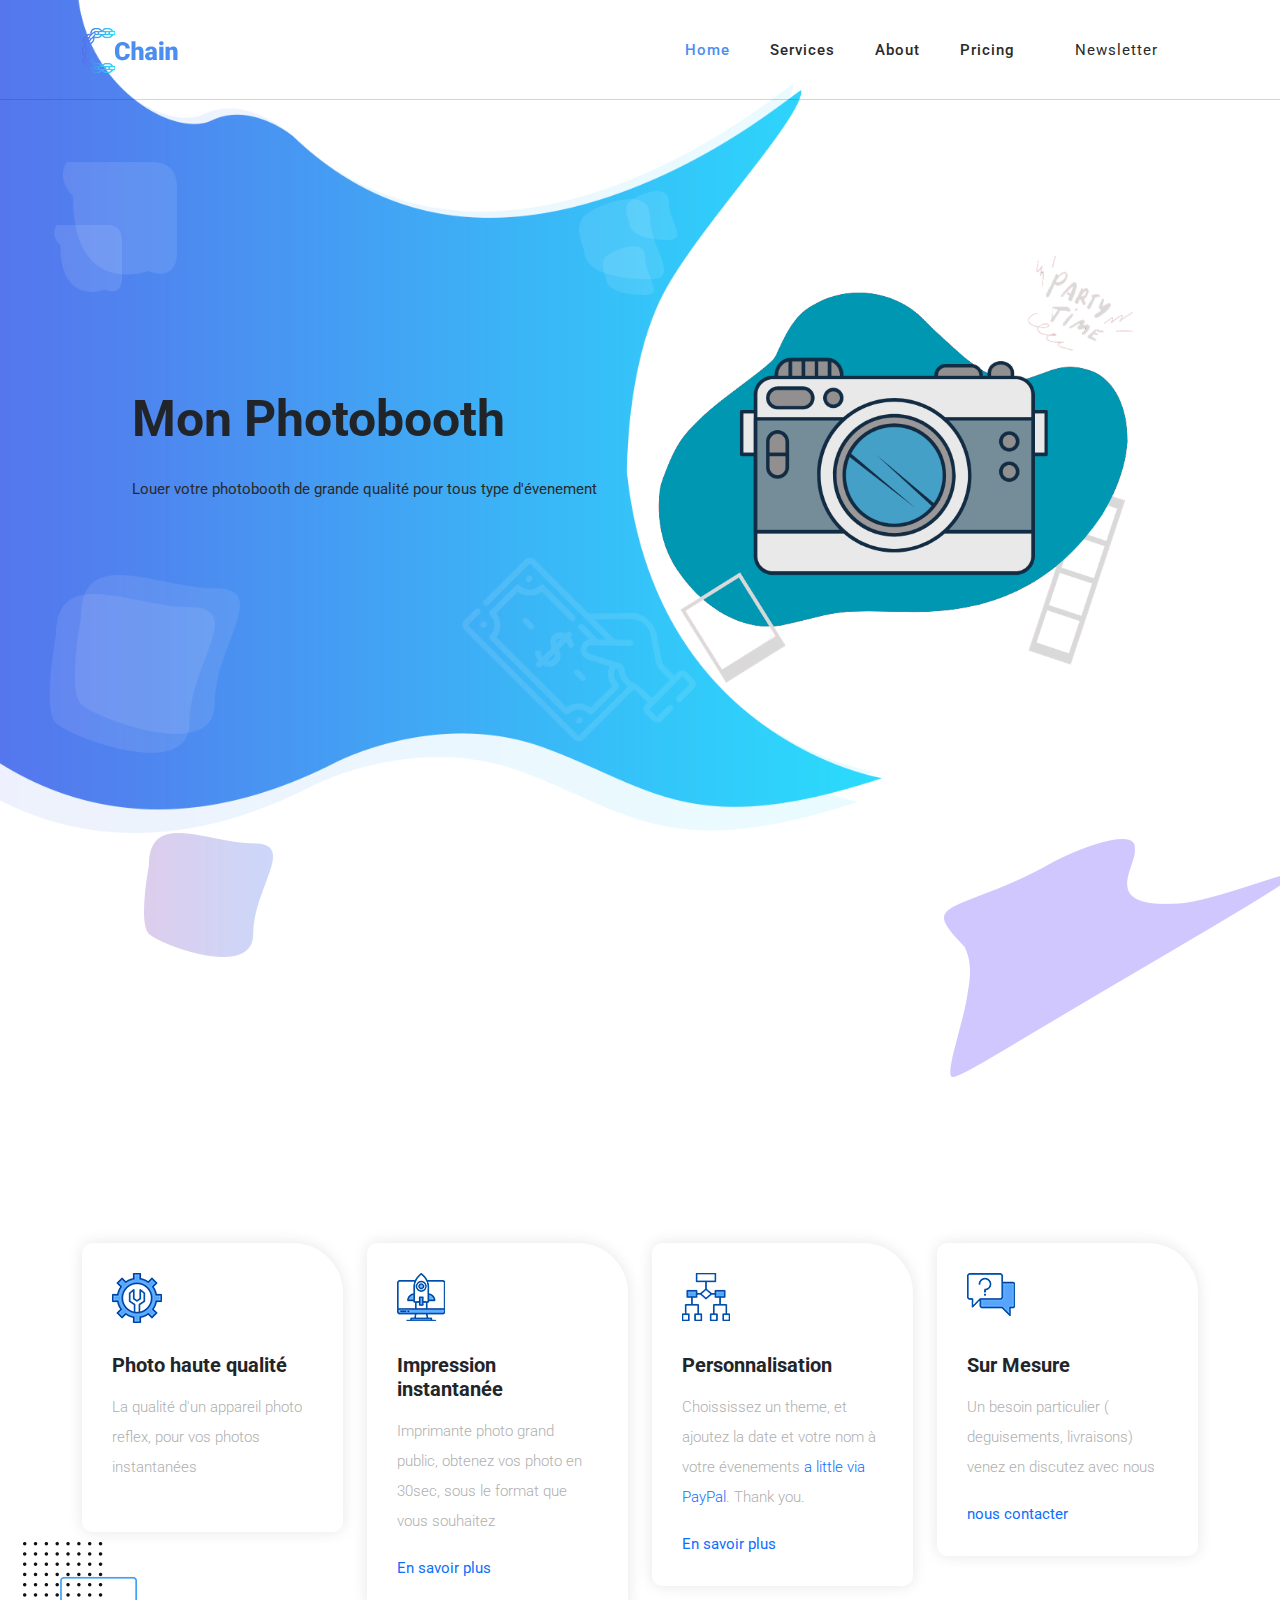
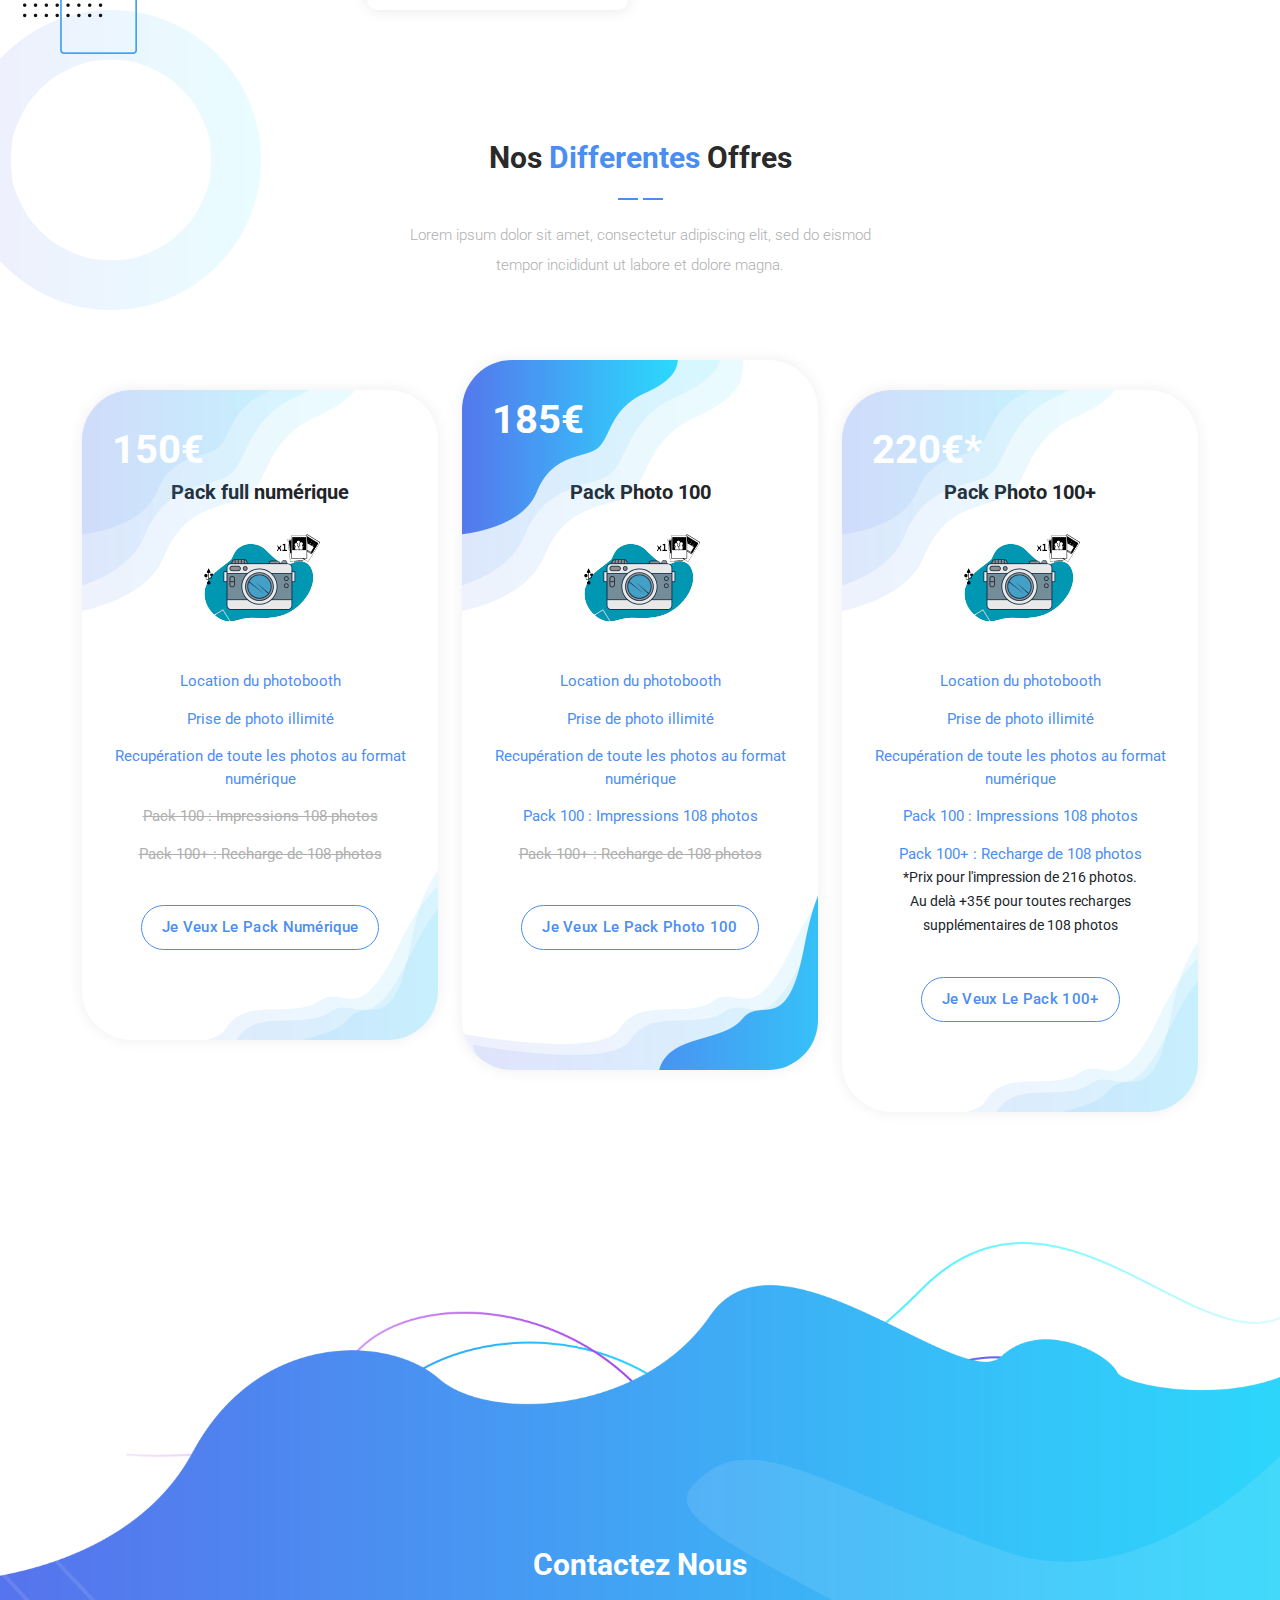
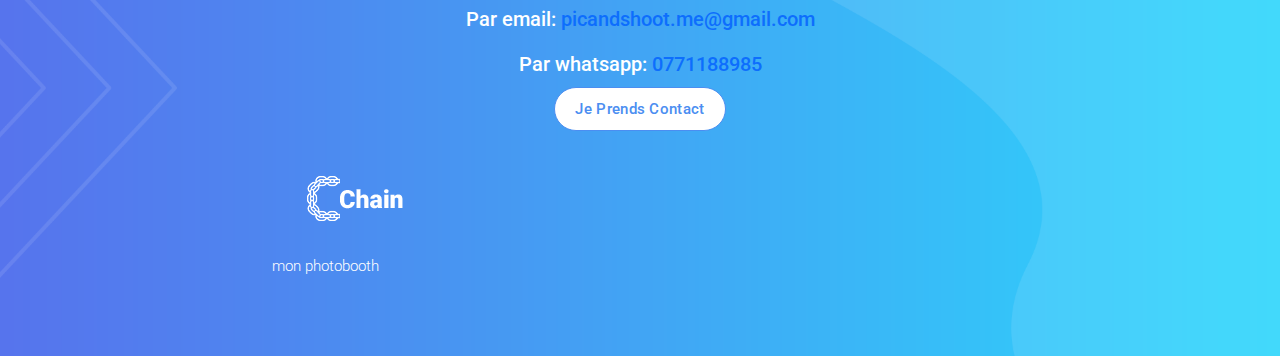
==== index.html @ 95569751 "Update index.html" ====
<!DOCTYPE html> 
<html lang="en">

  <head>

    <meta charset="UTF-8">
    <meta name="viewport" content="width=device-width, initial-scale=1, shrink-to-fit=no">
    <meta name="description" content="">
    <meta name="author" content="">
    <link rel="preconnect" href="https://fonts.googleapis.com">
    <link rel="preconnect" href="https://fonts.gstatic.com" crossorigin>
    <link href="https://fonts.googleapis.com/css2?family=Roboto:wght@100;300;400;500;700;900&display=swap" rel="stylesheet">

    <title>Chain App Dev - App Landing Page HTML5 Template</title>

    <!-- Bootstrap core CSS -->
    <link href="vendor/bootstrap/css/bootstrap.min.css" rel="stylesheet">

<!--

TemplateMo 570 Chain App Dev

https://templatemo.com/tm-570-chain-app-dev

-->

    <!-- Additional CSS Files -->
    <link rel="stylesheet" href="https://use.fontawesome.com/releases/v5.8.1/css/all.css" integrity="sha384-50oBUHEmvpQ+1lW4y57PTFmhCaXp0ML5d60M1M7uH2+nqUivzIebhndOJK28anvf" crossorigin="anonymous">
    <link rel="stylesheet" href="assets/css/templatemo-chain-app-dev.css">
    <link rel="stylesheet" href="assets/css/animated.css">
    <link rel="stylesheet" href="assets/css/owl.css">

  </head>

<body>

  <!-- ***** Preloader Start ***** -->
  <div id="js-preloader" class="js-preloader">
    <div class="preloader-inner">
      <span class="dot"></span>
      <div class="dots">
        <span></span>
        <span></span>
        <span></span>
      </div>
    </div>
  </div>
  <!-- ***** Preloader End ***** -->

  <!-- ***** Header Area Start ***** -->
  <header class="header-area header-sticky wow slideInDown" data-wow-duration="0.75s" data-wow-delay="0s">
    <div class="container">
      <div class="row">
        <div class="col-12">
          <nav class="main-nav">
            <!-- ***** Logo Start ***** -->
            <a href="index.html" class="logo">
              <img src="assets/images/logo.png" alt="Chain App Dev">
            </a>
            <!-- ***** Logo End ***** -->
            <!-- ***** Menu Start ***** -->
            <ul class="nav">
              <li class="scroll-to-section"><a href="#top" class="active">Home</a></li>
              <li class="scroll-to-section"><a href="#services">Services</a></li>
              <li class="scroll-to-section"><a href="#about">About</a></li>
              <li class="scroll-to-section"><a href="#pricing">Pricing</a></li>
              <li class="scroll-to-section"><a href="#newsletter">Newsletter</a></li>
              
            </ul>        
            <a class='menu-trigger'>
                <span>Menu</span>
            </a>
            <!-- ***** Menu End ***** -->
          </nav>
        </div>
      </div>
    </div>
  </header>
  <!-- ***** Header Area End ***** -->
  
 
   <!--***********-->
</div>
   

  <div class="main-banner wow fadeIn" id="top" data-wow-duration="1s" data-wow-delay="0.5s">
    <div class="container">
      <div class="row">
        <div class="col-lg-12">
          <div class="row">
            <div class="col-lg-6 align-self-center">
              <div class="left-content show-up header-text wow fadeInLeft" data-wow-duration="1s" data-wow-delay="1s">
                <div class="row">
                  <div class="col-lg-12">
                    <h2>Mon Photobooth</h2>
                    <p>Louer votre photobooth de grande qualité pour tous type d'évenement </p>
                  </div>
                  <div class="col-lg-12">
                    <!-- 2 boutons supprimé  
                    <div class="white-button first-button scroll-to-section">
                      <a href="#contact">Free Quote <i class="fab fa-apple"></i></a>
                    </div>
                    <div class="white-button scroll-to-section">
                      <a href="#contact">Free Quote <i class="fab fa-google-play"></i></a>
                    </div> -->

                  </div>
                </div>
              </div>
            </div>
            <div class="col-lg-6">
              <div class="right-image wow fadeInRight" data-wow-duration="1s" data-wow-delay="0.5s">
                <img src="assets/images/slider-dec.png" alt="">
              </div>
            </div>
          </div>
        </div>
      </div>
    </div>
  </div>

  <div id="services" class="services section">
    <div class="container">
      <div class="row">
        <div class="col-lg-8 offset-lg-2">
          <div class="section-heading  wow fadeInDown" data-wow-duration="1s" data-wow-delay="0.5s">
            <h4>Service <em> personalisé </em> </h4>
            <img src="assets/images/heading-line-dec.png" alt="">
            <p>Immortalisez votre évenement avec la location de votre photobooth et offrez à vos invités un souvenir de ce moment passé ensemble. N'hesitez pas à nous <a rel="nofollow" href="https://www.toocss.com/" target="_blank"> contacter </a> pour connaitre rapidement nos disponibilités, et nos services <a href="https://templatemo.com/contact" target="_parent">proposé</a> .</p>
          </div>
        </div>
      </div>
    </div>
    <div class="container">
      <div class="row">
        <div class="col-lg-3">
          <div class="service-item first-service">
            <div class="icon"></div>
            <h4>Photo haute qualité</h4>
            <p>La qualité d'un appareil photo reflex, pour vos photos instantanées</p>
            <div class="text-button">
             
            </div>
          </div>
        </div>
        <div class="col-lg-3">
          <div class="service-item second-service">
            <div class="icon"></div>
            <h4>Impression instantanée</h4>
            <p>Imprimante photo grand public, obtenez vos photo en 30sec, sous le format que vous souhaitez</p>
            <div class="text-button">
              <a href="#">En savoir plus <i class="fa fa-arrow-right"></i></a>
            </div>
          </div>
        </div>
        <div class="col-lg-3">
          <div class="service-item third-service">
            <div class="icon"></div>
            <h4>Personnalisation</h4>
            <p>Choississez un theme, et ajoutez la date et votre nom à votre évenements <a rel="nofollow" href="https://paypal.me/templatemo" target="_blank">a little via PayPal</a>. Thank you.</p>
            <div class="text-button">
              <a href="#">En savoir plus <i class="fa fa-arrow-right"></i></a>
            </div>
          </div>
        </div>
        <div class="col-lg-3">
          <div class="service-item fourth-service">
            <div class="icon"></div>
            <h4>Sur Mesure</h4>
            <p>Un besoin particulier ( deguisements, livraisons) venez en discutez avec nous</p>
            <div class="text-button">
              <a href="#">nous contacter<i class="fa fa-arrow-right"></i></a>
            </div>
          </div>
        </div>
      </div>
    </div>
  </div>

                     

  <div id="pricing" class="pricing-tables">
    <div class="container">
      <div class="row">
        <div class="col-lg-8 offset-lg-2">
          <div class="section-heading">
            <h4>Nos <em>differentes</em> offres</h4>
            <img src="assets/images/heading-line-dec.png" alt="">
            <p>Lorem ipsum dolor sit amet, consectetur adipiscing elit, sed do eismod tempor incididunt ut labore et dolore magna.</p>
          </div>
        </div>
        <div class="col-lg-4">
          <div class="pricing-item-regular">
            <span class="price">150€</span>
            <h4>Pack full numérique</h4>
            <div class="icon">
              <img src="assets/images/pricing-table-01.png" alt="">
            </div>
            <ul>
              <li>Location du photobooth</li>
              <li>Prise de photo illimité</li>
			  <li>Recupération de toute les photos au format numérique</li>
              <li class="non-function">Pack 100 : Impressions 108 photos</li>
              <li class="non-function">Pack 100+ : Recharge de 108 photos</li>
              
            </ul>
            <div class="border-button">
              <a href="#">Je veux le pack numérique</a>
            </div>
          </div>
        </div>
        <div class="col-lg-4">
          <div class="pricing-item-pro">
            <span class="price">185€</span>
            <h4>Pack Photo 100</h4>
            <div class="icon">
              <img src="assets/images/pricing-table-01.png" alt="">
            </div>
            <ul>
              <li>Location du photobooth</li>
              <li>Prise de photo illimité</li>
			  <li>Recupération de toute les photos au format numérique</li>
              <li>Pack 100 : Impressions 108 photos</li>
              <li class="non-function">Pack 100+ : Recharge de 108 photos</li>
            </ul>
            <div class="border-button">
              <a href="#">Je veux le pack photo 100</a>
            </div>
          </div>
        </div>
        <div class="col-lg-4">
          <div class="pricing-item-regular">
            <span class="price">220€*</span>
            <h4>Pack Photo 100+</h4>
            <div class="icon">
              <img src="assets/images/pricing-table-01.png" alt="">
            </div>
            <ul>
              <li>Location du photobooth</li>
              <li>Prise de photo illimité</li>
			  <li>Recupération de toute les photos au format numérique</li>
              <li>Pack 100 : Impressions 108 photos</li>
              <li>Pack 100+ : Recharge de 108 photos </li>
            </ul>
			<small>  *Prix pour l'impression de 216 photos. <br>Au delà +35€ pour toutes recharges supplémentaires de 108 photos</small>
            <div class="border-button">
              <a href="#">Je veux le pack 100+</a>
            </div>
          </div>
        </div>
      </div>
    </div>
  </div> 

  <footer id="newsletter">
    <div class="container">
      <div class="row">
        <div class="col-lg-8 offset-lg-2">
          <div class="section-heading">
            <h4>contactez nous</h4>
			 <h5> Par email:  <a href="mailto:picandshoot.me@gmail.com">picandshoot.me@gmail.com</a></h5>
			<h5> Par whatsapp:  <a href="tel:+33771188985">0771188985</a></h5>
			  <div class="border-button">
              <center><a href="tel:+33771188985">Je prends contact</a></center>
          </div>
        </div>
        
      <div class="row">
        
		
		<!-- <div class="col-lg-6 offset-lg-3"> -->
          <!-- <div class="footer-widget"> -->
        
            <!-- <h5> Par email<a href="mailto:picandshoot.me@gmail.com">picandshoot.me@gmail.com</a></h5><br><br> -->
			<!-- <h5> Par whatsapp<a href="tel:+33771188985">0771188985</a></h5><br><br> -->
			  <!-- <div class="border-button"> -->
              <!-- <a href="tel:+33771188985">Je prends contact</a> -->
            <!-- </div> -->
          <!-- </div>  -->
        <!-- </div> -->
       
	   
        <div class="col-lg-3">
          <div class="footer-widget">
            <div class="logo">
             <center> <img src="assets/images/white-logo.png" alt="">
            </div>
            <p>mon photobooth</p></center>
          </div>
        </div>
       
      </div>
    </div>
  </footer>


  <!-- Scripts -->
  <script src="vendor/jquery/jquery.min.js"></script>
  <script src="vendor/bootstrap/js/bootstrap.bundle.min.js"></script>
  <script src="assets/js/owl-carousel.js"></script>
  <script src="assets/js/animation.js"></script>
  <script src="assets/js/imagesloaded.js"></script>
  <script src="assets/js/popup.js"></script>
  <script src="assets/js/custom.js"></script>
</body>
</html>
---- assets/css/templatemo-chain-app-dev.css ----
/*

TemplateMo 570 Chain App Dev

https://templatemo.com/tm-570-chain-app-dev

*/

/* ---------------------------------------------
Table of contents
------------------------------------------------
01. font & reset css
02. reset
03. global styles
04. header
05. banner
06. features
07. testimonials
08. contact
09. footer
10. preloader
11. search
12. portfolio

--------------------------------------------- */
/* 
---------------------------------------------
font & reset css
--------------------------------------------- 
*/
/* 
---------------------------------------------
reset
--------------------------------------------- 
*/
html, body, div, span, applet, object, iframe, h1, h2, h3, h4, h5, h6, p, blockquote, div
pre, a, abbr, acronym, address, big, cite, code, del, dfn, em, font, img, ins, kbd, q,
s, samp, small, strike, strong, sub, sup, tt, var, b, u, i, center, dl, dt, dd, ol, ul, li,
figure, header, nav, section, article, aside, footer, figcaption {
  margin: 0;
  padding: 0;
  border: 0;
  outline: 0;
}

/* clear fix */
.grid:after {
  content: '';
  display: block;
  clear: both;
}

/* ---- .grid-item ---- */

.grid-sizer,
.grid-item {
  width: 50%;
}

.grid-item {
  float: left;
}

.grid-item img {
  display: block;
  max-width: 100%;
}

.clearfix:after {
  content: ".";
  display: block;
  clear: both;
  visibility: hidden;
  line-height: 0;
  height: 0;
}

.clearfix {
  display: inline-block;
}

html[xmlns] .clearfix {
  display: block;
}

* html .clearfix {
  height: 1%;
}

ul, li {
  padding: 0;
  margin: 0;
  list-style: none;
}

header, nav, section, article, aside, footer, hgroup {
  display: block;
}

* {
  box-sizing: border-box;
}

html, body {
  font-family: 'Roboto', sans-serif;
  font-weight: 400;
  background-color: #fff;
  -ms-text-size-adjust: 100%;
  -webkit-font-smoothing: antialiased;
  -moz-osx-font-smoothing: grayscale;
}

a {
  text-decoration: none !important;
}

h1, h2, h3, h4, h5, h6 {
  margin-top: 0px;
  margin-bottom: 0px;
}

ul {
  margin-bottom: 0px;
}

p {
  font-size: 15px;
  line-height: 30px;
  font-weight: 300;
  color: #afafaf;
}

img {
  width: 100%;
  overflow: hidden;
}

/* 
---------------------------------------------
global styles
--------------------------------------------- 
*/
html,
body {
  background: #fff;
  font-family: 'Roboto', sans-serif;
}

::selection {
  background: #4b8ef1;
  color: #fff !important;
}

::-moz-selection {
  background: #4b8ef1;
  color: #fff !important;
}

@media (max-width: 991px) {
  html, body {
    overflow-x: hidden;
  }
  .mobile-top-fix {
    margin-top: 30px;
    margin-bottom: 0px;
  }
  .mobile-bottom-fix {
    margin-bottom: 30px;
  }
  .mobile-bottom-fix-big {
    margin-bottom: 60px;
  }
}

.section-heading {
  position: relative;
  z-index: 2;
}

.section-heading h4 {
  color: #2a2a2a;
  font-size: 30px;
  font-weight: 700;
  text-transform: capitalize;
  margin-bottom: 10px;
}

.section-heading h4 em {
  font-style: normal;
  color: #4b8ef1;
}

.section-heading img {
  width: 45px;
  height: 2px;
}

.section-heading p {
  margin-top: 10px;
}

.show-up {
  position: relative;
  z-index: 2;
}

.white-button a {
  display: inline-block !important;
  padding: 10px 20px !important;
  color: #4b8ef1 !important;
  text-transform: capitalize;
  font-size: 15px;
  background-color: #fff;
  border-radius: 23px;
  font-weight: 500 !important;
  letter-spacing: 0.3px !important;
  transition: all .5s;
}

.white-button a i {
  margin-left: 5px;
  font-size: 18px;
}

.white-button a:hover {
  background-color: #4b8ef1;
  color: #fff !important;
}

.text-button a {
  font-size: 15px;
}

.text-button a i {
  margin-left: 5px;
  font-size: 14px;
  transition: all .3s;
}

.text-button a:hover i {
  margin-left: 8px;
}

.gradient-button a {
  display: inline-block !important;
  padding: 10px 20px !important;
  color: #fff !important;
  text-transform: capitalize;
  font-size: 15px;
  background: rgb(19,175,240);
  background: linear-gradient(105deg, rgba(91,104,235,1) 0%, rgba(40,225,253,1) 100%);
  border-radius: 23px;
  font-weight: 500 !important;
  letter-spacing: 0.3px !important;
  transition: all .5s;
}

.gradient-button a:hover {
  color: #fff !important;
  background: rgb(19,175,240);
  background: linear-gradient(105deg, rgba(91,104,235,1) 0%, rgba(40,225,253,1) 100%);
}

.border-button a {
  display: inline-block !important;
  padding: 10px 20px !important;
  color: #4b8ef1 !important;
  border: 1px solid #4b8ef1;
  text-transform: capitalize;
  font-size: 15px;
  display: inline-block;
  background-color: #fff;
  border-radius: 23px;
  font-weight: 500 !important;
  letter-spacing: 0.3px !important;
  transition: all .5s;
}

.border-button a:hover {
  background-color: #4b8ef1;
  color: #fff !important;
}


/* 
---------------------------------------------
header
--------------------------------------------- 
*/

.background-header {
  background-color: #fff !important;
  height: 80px!important;
  border-bottom: none !important;
  position: fixed!important;
  top: 0px;
  left: 0px;
  right: 0px;
  box-shadow: 0px 5px 8px rgba(0,0,0,0.03);
}

.background-header .logo,
.background-header .main-nav .nav li a {
  color: #fff;
}

.background-header .main-nav .nav li:hover a {
  color: #4b8ef1;
}

.background-header .nav li a.active {
  position: relative;
  color: #fff;
}

.background-header .nav li a.active:after {
  position: absolute;
  width: 100%;
  height: 1px;
  background-color: #4b8ef1;
  content: '';
  left: 50%;
  bottom: -20px;
  transform: translateX(-50%);
}

.background-header .nav li:last-child a.active:after {
  background-color: transparent;
}

.header-area {
  background-color: transparent;
  border-bottom: 1px solid rgba(42,42,42,0.2);
  position: absolute;
  left: 0px;
  right: 0px;
  z-index: 100;
  height: 100px;
  -webkit-transition: all .5s ease 0s;
  -moz-transition: all .5s ease 0s;
  -o-transition: all .5s ease 0s;
  transition: all .5s ease 0s;
}

.header-area .main-nav {
  min-height: 80px;
  background: transparent;
}

.header-area .main-nav .logo {
  float: left;
  -webkit-transition: all 0.3s ease 0s;
  -moz-transition: all 0.3s ease 0s;
  -o-transition: all 0.3s ease 0s;
  transition: all 0.3s ease 0s;
}

.header-area .main-nav .logo {
    line-height: 100px;
    float: left;
    -webkit-transition: all 0.3s ease 0s;
    -moz-transition: all 0.3s ease 0s;
    -o-transition: all 0.3s ease 0s;
    transition: all 0.3s ease 0s;
}

.background-header .main-nav .logo {
  line-height: 80px;
}

.background-header .main-nav .nav {
  margin-top: 20px !important;
}

.header-area .main-nav .nav {
  float: right;
  margin-top: 30px;
  margin-right: 0px;
  background-color: transparent;
  -webkit-transition: all 0.3s ease 0s;
  -moz-transition: all 0.3s ease 0s;
  -o-transition: all 0.3s ease 0s;
  transition: all 0.3s ease 0s;
  position: relative;
  z-index: 999;
}

.header-area .main-nav .nav li {
  padding-left: 20px;
  padding-right: 20px;
}

.header-area .main-nav .nav li:nth-child(6) {
  padding-right: 0px;
  padding-left: 40px;
}

.header-area .main-nav .nav li:last-child a ,
.background-header .main-nav .nav li:last-child a,
.header-area .main-nav .nav li:nth-child(6) a ,
.background-header .main-nav .nav li:nth-child(6) a {
  padding: 0px 20px !important;
  font-weight: 400;
}

.header-area .main-nav .nav li:last-child a:hover ,
.background-header .main-nav .nav li:last-child a:hover,
.header-area .main-nav .nav li:nth-child(6) a:hover ,
.background-header .main-nav .nav li:nth-child(6) a:hover {
  color: #fff !important;
}

.header-area .main-nav .nav li a {
  display: block;
  font-weight: 500;
  font-size: 15px;
  color: #2a2a2a;
  text-transform: capitalize;
  -webkit-transition: all 0.3s ease 0s;
  -moz-transition: all 0.3s ease 0s;
  -o-transition: all 0.3s ease 0s;
  transition: all 0.3s ease 0s;
  height: 40px;
  line-height: 40px;
  border: transparent;
  letter-spacing: 1px;
}

.header-area .main-nav .nav li:hover a,
.header-area .main-nav .nav li a.active {
  color: #4b8ef1!important;
}

.header-area .main-nav .nav li:last-child a.active {
  color: #fff !important;
}

.background-header .main-nav .nav li:hover a,
.background-header .main-nav .nav li a.active {
  color: #4b8ef1!important;
  opacity: 1;
}

.header-area .main-nav .nav li.submenu {
  position: relative;
  padding-right: 30px;
}

.header-area .main-nav .nav li.submenu:after {
  font-family: FontAwesome;
  content: "\f107";
  font-size: 12px;
  color: #2a2a2a;
  position: absolute;
  right: 18px;
  top: 12px;
}

.background-header .main-nav .nav li.submenu:after {
  color: #2a2a2a;
}

.header-area .main-nav .nav li.submenu ul {
  position: absolute;
  width: 200px;
  box-shadow: 0 2px 28px 0 rgba(0, 0, 0, 0.06);
  overflow: hidden;
  top: 50px;
  opacity: 0;
  transform: translateY(+2em);
  visibility: hidden;
  z-index: -1;
  transition: all 0.3s ease-in-out 0s, visibility 0s linear 0.3s, z-index 0s linear 0.01s;
}

.header-area .main-nav .nav li.submenu ul li {
  margin-left: 0px;
  padding-left: 0px;
  padding-right: 0px;
}

.header-area .main-nav .nav li.submenu ul li a {
  opacity: 1;
  display: block;
  background: #f7f7f7;
  color: #2a2a2a!important;
  padding-left: 20px;
  height: 40px;
  line-height: 40px;
  -webkit-transition: all 0.3s ease 0s;
  -moz-transition: all 0.3s ease 0s;
  -o-transition: all 0.3s ease 0s;
  transition: all 0.3s ease 0s;
  position: relative;
  font-size: 13px;
  font-weight: 400;
  border-bottom: 1px solid #eee;
}

.header-area .main-nav .nav li.submenu ul li a:hover {
  background: #fff;
  color: #4b8ef1!important;
  padding-left: 25px;
}

.header-area .main-nav .nav li.submenu ul li a:hover:before {
  width: 3px;
}

.header-area .main-nav .nav li.submenu:hover ul {
  visibility: visible;
  opacity: 1;
  z-index: 1;
  transform: translateY(0%);
  transition-delay: 0s, 0s, 0.3s;
}

.header-area .main-nav .menu-trigger {
  cursor: pointer;
  display: block;
  position: absolute;
  top: 33px;
  width: 32px;
  height: 40px;
  text-indent: -9999em;
  z-index: 99;
  right: 40px;
  display: none;
}

.background-header .main-nav .menu-trigger {
  top: 23px;
}

.header-area .main-nav .menu-trigger span,
.header-area .main-nav .menu-trigger span:before,
.header-area .main-nav .menu-trigger span:after {
  -moz-transition: all 0.4s;
  -o-transition: all 0.4s;
  -webkit-transition: all 0.4s;
  transition: all 0.4s;
  background-color: #2a2a2a;
  display: block;
  position: absolute;
  width: 30px;
  height: 2px;
  left: 0;
}

.background-header .main-nav .menu-trigger span,
.background-header .main-nav .menu-trigger span:before,
.background-header .main-nav .menu-trigger span:after {
  background-color: #2a2a2a;
}

.header-area .main-nav .menu-trigger span:before,
.header-area .main-nav .menu-trigger span:after {
  -moz-transition: all 0.4s;
  -o-transition: all 0.4s;
  -webkit-transition: all 0.4s;
  transition: all 0.4s;
  background-color: #2a2a2a;
  display: block;
  position: absolute;
  width: 30px;
  height: 2px;
  left: 0;
  width: 75%;
}

.background-header .main-nav .menu-trigger span:before,
.background-header .main-nav .menu-trigger span:after {
  background-color: #2a2a2a;
}

.header-area .main-nav .menu-trigger span:before,
.header-area .main-nav .menu-trigger span:after {
  content: "";
}

.header-area .main-nav .menu-trigger span {
  top: 16px;
}

.header-area .main-nav .menu-trigger span:before {
  -moz-transform-origin: 33% 100%;
  -ms-transform-origin: 33% 100%;
  -webkit-transform-origin: 33% 100%;
  transform-origin: 33% 100%;
  top: -10px;
  z-index: 10;
}

.header-area .main-nav .menu-trigger span:after {
  -moz-transform-origin: 33% 0;
  -ms-transform-origin: 33% 0;
  -webkit-transform-origin: 33% 0;
  transform-origin: 33% 0;
  top: 10px;
}

.header-area .main-nav .menu-trigger.active span,
.header-area .main-nav .menu-trigger.active span:before,
.header-area .main-nav .menu-trigger.active span:after {
  background-color: transparent;
  width: 100%;
}

.header-area .main-nav .menu-trigger.active span:before {
  -moz-transform: translateY(6px) translateX(1px) rotate(45deg);
  -ms-transform: translateY(6px) translateX(1px) rotate(45deg);
  -webkit-transform: translateY(6px) translateX(1px) rotate(45deg);
  transform: translateY(6px) translateX(1px) rotate(45deg);
  background-color: #2a2a2a;
}

.background-header .main-nav .menu-trigger.active span:before {
  background-color: #2a2a2a;
}

.header-area .main-nav .menu-trigger.active span:after {
  -moz-transform: translateY(-6px) translateX(1px) rotate(-45deg);
  -ms-transform: translateY(-6px) translateX(1px) rotate(-45deg);
  -webkit-transform: translateY(-6px) translateX(1px) rotate(-45deg);
  transform: translateY(-6px) translateX(1px) rotate(-45deg);
  background-color: #2a2a2a;
}

.background-header .main-nav .menu-trigger.active span:after {
  background-color: #2a2a2a;
}

.header-area.header-sticky {
  min-height: 80px;
}

.header-area .nav {
  margin-top: 30px;
}

.header-area.header-sticky .nav li a.active {
  color: #4b8ef1;
}

@media (max-width: 1200px) {
  .header-area .main-nav .nav li {
    padding-left: 12px;
    padding-right: 12px;
  }
  .header-area .main-nav:before {
    display: none;
  }
}

@media (max-width: 992px) {
  .header-area .main-nav .nav li:last-child  ,
  .background-header .main-nav .nav li:last-child {
    color: #069;
  }
  .header-area .main-nav .nav li:nth-child(6),
  .background-header .main-nav .nav li:nth-child(6) {
    padding-right: 0px;
  }
  .background-header .nav li a.active:after {
    display: none;
  }
}

@media (max-width: 767px) {
  .pre-header ul.info li:last-child,
  .pre-header ul.info li:nth-child(6) {
    display: none!important;
  }
  .background-header .main-nav .nav {
    margin-top: 80px !important;
  }
  .header-area .main-nav .logo {
    color: #1e1e1e;
  }
  .header-area.header-sticky .nav li a:hover,
  .header-area.header-sticky .nav li a.active {
    color: #4b8ef1!important;
    opacity: 1;
  }
  .header-area.header-sticky .nav li.search-icon a {
    width: 100%;
  }
  .header-area {
    background-color: #fff;
    padding: 0px 15px;
    height: 100px;
    box-shadow: none;
    text-align: center;
    box-shadow: 0px 5px 8px rgba(0,0,0,0.03);
  }
  .header-area .container {
    padding: 0px;
  }
  .header-area .logo {
    margin-left: 30px;
  }
  .header-area .menu-trigger {
    display: block !important;
  }
  .header-area .main-nav {
    overflow: hidden;
  }
  .header-area .main-nav .nav {
    float: none;
    width: 100%;
    display: none;
    -webkit-transition: all 0s ease 0s;
    -moz-transition: all 0s ease 0s;
    -o-transition: all 0s ease 0s;
    transition: all 0s ease 0s;
    margin-left: 0px;
  }
  .background-header .nav {
    margin-top: 80px;
  }
  .header-area .main-nav .nav li:first-child {
    border-top: 1px solid #eee;
  }
  .header-area.header-sticky .nav {
    margin-top: 100px;
  }
  .header-area .main-nav .nav li {
    width: 100%;
    background: #fff;
    border-bottom: 1px solid #e7e7e7;
    padding-left: 0px !important;
    padding-right: 0px !important;
  }
  .header-area .main-nav .nav li a {
    height: 50px !important;
    line-height: 50px !important;
    padding: 0px !important;
    border: none !important;
    background: #f7f7f7 !important;
    color: #191a20 !important;
  }
  .header-area .main-nav .nav li a:hover {
    background: #eee !important;
    color: #4b8ef1!important;
  }
  .header-area .main-nav .nav li.submenu ul {
    position: relative;
    visibility: inherit;
    opacity: 1;
    z-index: 1;
    transform: translateY(0%);
    transition-delay: 0s, 0s, 0.3s;
    top: 0px;
    width: 100%;
    box-shadow: none;
    height: 0px;
  }
  .header-area .main-nav .nav li.submenu ul li a {
    font-size: 12px;
    font-weight: 400;
  }
  .header-area .main-nav .nav li.submenu ul li a:hover:before {
    width: 0px;
  }
  .header-area .main-nav .nav li.submenu ul.active {
    height: auto !important;
  }
  .header-area .main-nav .nav li.submenu:after {
    color: #3B566E;
    right: 25px;
    font-size: 14px;
    top: 15px;
  }
  .header-area .main-nav .nav li.submenu:hover ul, .header-area .main-nav .nav li.submenu:focus ul {
    height: 0px;
  }
}

@media (min-width: 767px) {
  .header-area .main-nav .nav {
    display: flex !important;
  }
}

/* 
---------------------------------------------
preloader
--------------------------------------------- 
*/

.js-preloader {
    position: fixed;
    top: 0;
    left: 0;
    right: 0;
    bottom: 0;
    background-color: #fff;
    display: -webkit-box;
    display: flex;
    -webkit-box-align: center;
    align-items: center;
    -webkit-box-pack: center;
    justify-content: center;
    opacity: 1;
    visibility: visible;
    z-index: 9999;
    -webkit-transition: opacity 0.25s ease;
    transition: opacity 0.25s ease;
}

.js-preloader.loaded {
    opacity: 0;
    visibility: hidden;
    pointer-events: none;
}

@-webkit-keyframes dot {
    50% {
        -webkit-transform: translateX(96px);
        transform: translateX(96px);
    }
}

@keyframes dot {
    50% {
        -webkit-transform: translateX(96px);
        transform: translateX(96px);
    }
}

@-webkit-keyframes dots {
    50% {
        -webkit-transform: translateX(-31px);
        transform: translateX(-31px);
    }
}

@keyframes dots {
    50% {
        -webkit-transform: translateX(-31px);
        transform: translateX(-31px);
    }
}

.preloader-inner {
    position: relative;
    width: 142px;
    height: 40px;
    background: #fff;
}

.preloader-inner .dot {
    position: absolute;
    width: 16px;
    height: 16px;
    top: 12px;
    left: 15px;
    background: #4b8ef1;
    border-radius: 50%;
    -webkit-transform: translateX(0);
    transform: translateX(0);
    -webkit-animation: dot 2.8s infinite;
    animation: dot 2.8s infinite;
}

.preloader-inner .dots {
    -webkit-transform: translateX(0);
    transform: translateX(0);
    margin-top: 12px;
    margin-left: 31px;
    -webkit-animation: dots 2.8s infinite;
    animation: dots 2.8s infinite;
}

.preloader-inner .dots span {
    display: block;
    float: left;
    width: 16px;
    height: 16px;
    margin-left: 16px;
    background: #4b8ef1;
    border-radius: 50%;
}



/* 
---------------------------------------------
Banner Style
--------------------------------------------- 
*/

.main-banner {
  background-repeat: no-repeat;
  background-position: center center;
  background-size: cover;
  padding: 250px 120px 150px 120px;
  position: relative;
  overflow: hidden;
}

.main-banner:after {
  content: '';
  background-image: url(../images/slider-left-dec.png);
  background-repeat: no-repeat;
  background-size: contain;
  position: absolute;
  left: 0px;
  top: 0px;
  width: 100%;
  height: 100%;
  z-index: 1;
}

.main-banner .left-content {
  margin-right: 15px;
}

.main-banner .left-content h2 {
  z-index: 2;
  position: relative;
  font-weight: 700;
  line-height: 70px;
  font-size: 50px;
  margin-bottom: 20px;
}

.main-banner .left-content p {
  margin-bottom: 45px;
  color: #2a2a2a;
  font-weight: 400;
}

.main-banner .left-content .first-button {
  margin-right: 15px;
}

.main-banner .left-content .white-button {
  display: inline-block;
}

.main-banner .right-image {
  text-align: center;
  position: relative;
  z-index: 20;
}

.main-banner .right-image img {
  max-width: 710px;
}

.main-banner .left-content .white-button a {
  background-color: #4b8ef1;
  color: #fff !important;
}

/* 
---------------------------------------------
Services Style
--------------------------------------------- 
*/

.services {
  padding-top: 130px;
  position: relative;
}

.services  .section-heading p {
  margin-top: 10px;
  margin-left: 18%;
  margin-right: 18%;
}

.services .container-fluid {
  padding-left: 65px;
  padding-right: 65px;
}

.services:after {
  content: '';
  background-image: url(../images/services-left-dec.png);
  background-repeat: no-repeat;
  position: absolute;
  left: 0;
  bottom: -300px;
  width: 261px;
  height: 368px;
  z-index: 0;
}

.services:before {
  content: '';
  background-image: url(../images/services-right-dec.png);
  background-repeat: no-repeat;
  position: absolute;
  right: 0;
  top: 0;
  width: 1136px;
  height: 244px;
  z-index: 0;
}

.services .section-heading {
  text-align: center;
  margin-bottom: 80px;
}

.services .section-heading .line-dec {
  margin: 0 auto;
}

.service-item {
  position: relative;
  z-index: 1;
  padding: 30px;
  box-shadow: 0px 0px 15px rgba(0,0,0,0.1);
  background-color: #fff;
  border-radius: 10px;
  border-top-right-radius: 50px;
  transition: all .3s;
}

.service-item .icon {
  margin-left: 0px;
  margin-bottom: 30px;
  background-repeat: no-repeat;
  width: 50px;
  height: 50px;
  transition: all .3s;
}

.service-item h4 {
  transition: all .3s;
  font-size: 20px;
  font-weight: 700;
  margin-bottom: 15px;
}

.service-item p {
  transition: all .3s;
  font-size: 15px;
  margin-bottom: 20px;
}

.service-item:hover h4,
.service-item:hover p,
.service-item:hover .text-button a {
  color: #fff;
}

.first-service .icon {
  background-image: url(../images/service-icon-01.png);
}

.first-service:hover .icon {
  background-image: url(../images/service-icon-hover-01.png);
}

.second-service .icon {
  background-image: url(../images/service-icon-02.png);
}

.second-service:hover .icon {
  background-image: url(../images/service-icon-hover-02.png);
}


.third-service .icon {
  background-image: url(../images/service-icon-03.png);
}

.third-service:hover .icon {
  background-image: url(../images/service-icon-hover-03.png);
}

.fourth-service .icon {
  background-image: url(../images/service-icon-04.png);
}

.fourth-service:hover .icon {
  background-image: url(../images/service-icon-hover-04.png);
}

.service-item:hover {
  background-image: url(../images/service-bg.jpg);
  background-position: right top;
  background-repeat: no-repeat;
  background-size: cover;
}



/*
---------------------------------------------
About Us
---------------------------------------------
*/

.about-us {
  padding-top: 130px;
  position: relative;
}

.about-us .section-heading {
  margin-bottom: 45px;
}

.about-us .section-heading,
.about-us .box-item,
.about-us p,
.about-us .box-item .gradient-button,
.about-us .box-item span {
  position: relative;
  z-index: 1;
}

.about-us .box-item {
  box-shadow: 0px 0px 15px rgba(0,0,0,0.07);
  padding: 10px 30px;
  background-color: #fff;
  border-radius: 40px;
  margin-bottom: 30px;
}

.about-us .box-item h4 a {
  font-size: 20px;
  font-weight: 700;
  margin-top: 8px;
  color: #2a2a2a;
  transition: all .3s;
}

.about-us .box-item p {
  margin-bottom: 0px;
}

.about-us .box-item:hover h4 a {
  color: #4b8ef1;
}

.about-us .gradient-button {
  margin-top: 30px;
  margin-bottom: 10px;
}

.about-us span {
  font-size: 14px;
  color: #7a7a7a;
}

.about-us .right-image {
  position: relative;
  z-index: 1;
}

.about-us:after {
  background-image: url(../images/about-bg.jpg);
  width: 777px;
  height: 1132px;
  content: '';
  position: absolute;
  background-repeat: no-repeat;
  right: 0;
  top: 50%;
  transform: translateY(-50%);
  z-index: 0;
}



/* 
---------------------------------------------
The Clients
---------------------------------------------
*/

.the-clients {
  margin-top: 130px;
}

.the-clients  .section-heading {
  text-align: center;
  margin-bottom: 80px;
}

.the-clients  .section-heading p {
  margin-top: 10px;
  margin-left: 18%;
  margin-right: 18%;
}

.the-clients .naccs {
  position: relative;
}

.menu .thumb h4 {
  margin-bottom: 0px;
  font-size: 20px;
  color: #2a2a2a;
}

.menu .thumb span.date {
  display: inline-block;
  margin-top: 0px;
  color: #afafaf;
}

.menu .thumb span.category,
.menu .thumb span.rating {
  font-weight: 700;
  color: #afafaf;
}

.menu .thumb i {
  color: #afafaf;
}

.the-clients .naccs .menu div {
  color: #fff;
  font-size: 15px;
  margin-bottom: 15px;
  margin-top: 15px;
  text-align: left;
  padding: 0px 15px;
  cursor: pointer;
  position: relative;
  transition: 1s all cubic-bezier(0.075, 0.82, 0.165, 1);
}

.the-clients .naccs .menu div.active h4,
.the-clients .naccs .menu div.active i,
.the-clients .naccs .menu div.active span.rating,
.the-clients .naccs .menu div.active .thumb {
  color: #4b8ef1;
}

.the-clients ul.nacc {
  position: relative;
  min-height: 100%;
  list-style: none;
  margin: 0;
  padding: 0;
  transition: 0.5s all cubic-bezier(0.075, 0.82, 0.165, 1);
}

.the-clients ul.nacc li {
  opacity: 0;
  transform: translateX(-50px);
  position: absolute;
  list-style: none;
  transition: 1s all cubic-bezier(0.075, 0.82, 0.165, 1);
}

.the-clients ul.nacc li.active {
  transition-delay: 0.3s;
  position: relative;
  z-index: 2;
  opacity: 1;
  transform: translateX(0px);
}

.the-clients ul.nacc li {
  width: 100%;
}

.the-clients .nacc .thumb .client-content img {
  width: 76px;
  height: 62px;
}

.the-clients .nacc .thumb .client-content {
  padding: 60px 30px;
  background-image: url(../images/client-bg.png);
  background-size: cover;
  border-radius: 50px;
  width: 100%;
  height: auto;
  background-repeat: no-repeat;
}

.the-clients .nacc .thumb .client-content p {
  color: #fff;
  font-weight: 500;
  font-size: 16px;
  font-style: italic;
  margin-top: 30px;
}

.the-clients .nacc .thumb .down-content {
  margin-top: 30px;
}

.the-clients .nacc .thumb .down-content img {
  width: 170px;
  height: 170px;
  border-radius: 50%;
  display: inline;
}

.the-clients .nacc .thumb .down-content .right-content {
  display: inline-block;
  margin-left: 20px;
}

.the-clients .nacc .thumb .down-content .right-content h4 {
  font-size: 20px;
  font-weight: 700;
  margin-bottom: 15px;
}

.the-clients .nacc .thumb .down-content .right-content span {
  color: #2a2a2a;
}


/* 
---------------------------------------------
The Clients
---------------------------------------------
*/

.pricing-tables {
  padding-top: 130px;
}

.pricing-tables  .section-heading {
  text-align: center;
  margin-bottom: 80px;
}

.pricing-tables  .section-heading p {
  margin-top: 10px;
  margin-left: 18%;
  margin-right: 18%;
}

.pricing-item-regular {
  margin-top: 30px;
  box-shadow: 0px 0px 15px rgba(0,0,0,0.07);
  border-radius: 50px;
  padding: 90px 30px;
  text-align: center;
  position: relative;
  z-index: 1;
  overflow: hidden;
}

.pricing-item-regular:before {
  position: absolute;
  top: 0;
  left: 0;
  background-image: url(../images/regular-table-top.png);
  z-index: 0;
  content: '';
  width: 274px;
  height: 221px;
}

.pricing-item-regular:after {
  position: absolute;
  bottom: 0;
  right: 0;
  background-image: url(../images/regular-table-bottom.png);
  z-index: 0;
  content: '';
  width: 370px;
  height: 171px;
}

.pricing-item-regular span.price {
  font-size: 40px;
  color: #fff;
  position: absolute;
  font-weight: 700;
  z-index: 1;
  left: 30px;
  top: 30px;
}

.pricing-item-regular h4 {
  font-size: 20px;
  font-weight: 700;
  margin-bottom: 30px;
}

.pricing-item-regular .icon img {
  width: 120px;
  height: 106px;
  margin-bottom: 30px;
}

.pricing-item-regular ul li {
  color: #4b8ef1;
  font-size: 15px;
  margin-bottom: 15px;
}

.pricing-item-regular ul li:last-child {
  margin-bottom: 0px;
}

.pricing-item-regular ul li.non-function {
  color: #afafaf;
  text-decoration: line-through;
}

.pricing-item-regular .border-button {
  position: relative;
  z-index: 1;
  margin-top: 40px;
}

.pricing-item-pro {
  box-shadow: 0px 0px 15px rgba(0,0,0,0.07);
  border-radius: 50px;
  padding: 120px 30px;
  text-align: center;
  position: relative;
  z-index: 1;
  overflow: hidden;
}

.pricing-item-pro:before {
  position: absolute;
  top: 0;
  left: 0;
  background-image: url(../images/pro-table-top.png);
  z-index: 0;
  content: '';
  width: 281px;
  height: 251px;
}

.pricing-item-pro:after {
  position: absolute;
  bottom: 0;
  right: 0;
  background-repeat: no-repeat;
  background-size: cover;
  background-image: url(../images/pro-table-bottom.png);
  z-index: 0;
  content: '';
  width: 100%;
  height: 201px;
}

.pricing-item-pro span.price {
  font-size: 40px;
  color: #fff;
  position: absolute;
  font-weight: 700;
  z-index: 1;
  left: 30px;
  top: 30px;
}

.pricing-item-pro h4 {
  font-size: 20px;
  font-weight: 700;
  margin-bottom: 30px;
}

.pricing-item-pro .icon img {
  width: 120px;
  height: 106px;
  margin-bottom: 30px;
}

.pricing-item-pro ul li {
  color: #4b8ef1;
  font-size: 15px;
  margin-bottom: 15px;
}

.pricing-item-pro ul li:last-child {
  margin-bottom: 0px;
}

.pricing-item-pro ul li.non-function {
  color: #afafaf;
  text-decoration: line-through;
}

.pricing-item-pro .border-button {
  position: relative;
  z-index: 1;
  margin-top: 40px;
}




/* 
---------------------------------------------
Free Quote
--------------------------------------------- 
*/

.free-quote {
  background-image: url(../images/quote-bg.jpg);
  background-repeat: no-repeat;
  background-position: center center;
  background-size: cover;
  padding: 120px 0px;
  text-align: center;
  position: relative;
  z-index: 2;
  margin-top: 130px;
}

.free-quote .section-heading {
  margin-bottom: 60px;
}

.free-quote .section-heading h6,
.free-quote .section-heading h4 {
  color: #fff;
}

.free-quote .section-heading .line-dec {
  margin: 0 auto;
  background-color: #fff;
}

.free-quote form {
  background-color: #fff;
  display: inline-block;
  width: 100%;
  min-height: 80px;
  border-radius: 40px;
  position: relative;
  z-index: 1;
}

.free-quote form input {
  width: 100%;
  margin-top: 20px;
  margin-left: 30px;
  color: #afafaf;
  font-weight: 400;
  font-size: 15px;
  height: 40px;
  background-color: transparent;
  border-bottom: 1px solid #eee;
  border-top: none;
  border-left: none;
  border-right: none;
  position: relative;
  z-index: 2;
  outline: none;
}

.free-quote form button {
  width: 100%;
  height: 80px;
  border-top-right-radius: 40px;
  border-bottom-right-radius: 40px;
  outline: none;
  border: none;
  margin-left: 30px;
  background-color: #726ae3;
  font-size: 15px;
  color: #fff;
}


/* 
---------------------------------------------
Footer Style
--------------------------------------------- 
*/

footer {
  background-image: url(../images/footer-bg.png);
  background-position: center top;
  background-repeat: no-repeat;
  background-size: cover;
  margin-top: 130px;
  padding-top: 300px;
  padding-bottom: 60px;
}

footer .section-heading {
  margin-bottom: 45px;
}

footer .section-heading h4,h5 {
  line-height: 45px;
  color: #fff;
  margin-left: 13%;
  margin-right: 13%;
  text-align: center;
}

footer #search {
  margin-bottom: 80px;
}

footer #search input::placeholder {
  color: #fff;
}

footer #search input {
  font-size: 15px;
  color: #fff;
  outline: none;
  height: 46px;
  border: none;
  background-color: transparent;
  border-bottom: 1px solid #fff;
  width: 100%;
}

footer #search button {
  height: 46px;
  border-radius: 23px;
  border: 1px solid #fff;
  background-color: transparent;
  color: #fff;
  width: 100%;
  transition: all .5s;
}

footer #search button:hover {
  background-color: #fff;
  color: #4b8ef1;
}

.footer-widget .logo img {
  max-width: 96px;
  margin-bottom: 30px;
}

.footer-widget h4 {
  font-size: 20px;
  color: #fff;
  font-weight: 700;
  margin-bottom: 30px;
}

.footer-widget p {
  margin-bottom: 15px;
}

.footer-widget p,
.footer-widget p a {
  color: #fff;
}

.footer-widget ul {
  display: inline;
  max-width: 40%;
  float: left;
  margin-right: 10%;
}

.footer-widget ul li {
  margin-bottom: 10px;
}

.footer-widget ul li:last-child {
  margin-bottom: 0px;
}

.footer-widget ul li a {
  font-size: 15px;
  color: #fff;
  transition: all .3s;;
}

.footer-widget a:hover {
  opacity: 0.75;
}

footer .copyright-text p {
  text-align: center;
  margin-top: 50px;
  margin-bottom: 0px;
  color: #fff;
}

footer p a {
  color: #fff;
  transition: all .5s;
}

footer p a:hover {
  opacity: 0.75;
  color: #fff;
}


/*
---------------------------------------------
PopUp
---------------------------------------------
*/

#lean_overlay {
  position: fixed;
  z-index: 100;
  top: 0px;
  left: 0px;
  height: 100%;
  width: 100%;
  background: #000;
  display: none;
}

.popupContainer {
  position: absolute;
  width: 330px;
  height: auto;
  left: 45%;
  top: 60px;
  background: #FFF;
}

.btn {
  padding: 10px 20px;
  background: #4b8ef1;
  color: #fff;
  transition: all .3s;
}

.btn_red {
  background: #4b8ef1;
  color: #FFF;
}

.btn:hover {
  background: #E4E4E2;
}

.btn_red:hover {
  color: #2a2a2a;
  background: #E4E4E2;
}

a.btn {
  color: #fff;
  text-align: center;
  text-decoration: none;
}

a.btn_red {
  color: #FFF;
}

.one_half {
  width: 50%;
  display: block;
  float: left;
}

.one_half.last {
  width: 45%;
  margin-left: 5%;
}
/* Popup Styles*/

.popupHeader {
  font-size: 16px;
  text-transform: uppercase;
}

.popupHeader {
  background: #F4F4F2;
  position: relative;
  padding: 10px 20px;
  border-bottom: 1px solid #DDD;
  font-weight: bold;
}

.popupHeader .modal_close {
  position: absolute;
  right: 0;
  top: 0;
  padding: 10px 15px;
  background: #4b8ef1;
  cursor: pointer;
  color: #fff;
  font-size: 16px;
}

.popupBody {
  padding: 20px;
}

.social_login .social_box {
  display: block;
  clear: both;
  padding: 10px;
  margin-bottom: 10px;
  background: #F4F4F2;
  overflow: hidden;
}

.social_login .icon {
  display: inline-block;
  
  padding: 5px 10px;
  margin-right: 10px;
  float: left;
  color: #FFF;
  font-size: 16px;
  text-align: center;
}

.social_login .fb .icon {
  background: #3B5998;
}

.social_login .google .icon {
  background: #DD4B39;
}

.social_login .icon_title {
  display: block;
  padding: 5px 0;
  float: left;
  font-weight: bold;
  font-size: 16px;
  color: #777;
}

.social_login .social_box:hover {
  background: #E4E4E2;
}

.centeredText {
  color: #afafaf;
  text-align: center;
  margin: 20px 0;
  clear: both;
  overflow: hidden;
  text-transform: capitalize;
}

.user_login label {
  color: #afafaf;
}

.action_btns {
  clear: both;
  overflow: hidden;
}

.action_btns a {
  display: block;
}
/* User Login Form */

.user_login {
  display: none;
}

.user_login label {
  display: block;
  margin-bottom: 5px;
}

.user_login input[type="text"],
.user_login input[type="email"],
.user_login input[type="password"] {
  display: block;
  width: 90%;
  padding: 10px;
  border: 1px solid #DDD;
  color: #666;
}

.user_login input[type="checkbox"] {
  float: left;
  margin-right: 10px;
  width: 22px;
  height: 22px;
}

.user_login input[type="checkbox"]+label {
  float: left;
}

.user_login .checkbox {
  margin-bottom: 10px;
  clear: both;
  overflow: hidden;
}

.forgot_password {
  display: block;
  margin: 20px 0 10px;
  clear: both;
  overflow: hidden;
  text-decoration: none;
  color: #4b8ef1;
  transition: all .3s;
}
/* User Register Form */

.user_register {
  display: none;
}

.user_register label {
  color: #afafaf;
  display: block;
  margin-bottom: 5px;
}

.user_register input[type="text"],
.user_register input[type="email"],
.user_register input[type="password"] {
  display: block;
  width: 100%;
  padding: 10px;
  border: 1px solid #DDD;
  color: #666;
}

.user_register input[type="checkbox"] {
  width: 22px;
  height: 22px;
  float: left;
  margin-right: 8px;
}

.user_register input[type="checkbox"]+label {
  float: left;
  color: #afafaf;
}

.user_register .checkbox {
  margin-bottom: 10px;
  clear: both;
  overflow: hidden;
}



/* 
---------------------------------------------
responsive
--------------------------------------------- 
*/



@media (max-width: 1200px) {
  .header-area .main-nav .logo h4 {
    font-size: 24px;
  }
  .header-area .main-nav .logo h4 img {
    max-width: 25px;
    margin-left: 0px;
  }
  .header-area .main-nav .nav li:last-child {
    padding-left: 20px;
  }
  
  .main-banner .left-content h2 {
    z-index: 2;
    position: relative;
    font-weight: 700;
    line-height: 70px;
    font-size: 50px;
    margin-bottom: 20px;
  }

  .main-banner .left-content p {
    margin-bottom: 45px;
  }
}

@media (max-width: 992px) {
  .header-area {
    background-color: #fff;
  }
  .main-banner:after {
    display: none;
  } 
  .main-banner .left-content h2 {
    color: #2a2a2a;
    margin-right: 0;
  }
  .main-banner .left-content p {
    color: #afafaf;
    margin-right: 0;
  }
  .main-banner .left-content .white-button a {
    background-color: #4b8ef1;
    color: #fff !important;
  }
  form#contact {
    overflow: hidden;
  }
  .header-area .main-nav .logo h4 {
    font-size: 20px;
  }
  .main-banner .left-content {
    margin-right: 0px;
  }
  .main-banner {
    text-align: center;
    padding: 226px 0px 30px 0px;
  }
  .main-banner:before {
    display: none;
  }
  .main-banner .right-image {
    margin: 30px auto 0px auto;
    text-align: center;
  }
  .features-item {
    margin-bottom: 45px;
  }
  .last-features-item,
  .last-skill-item {
    margin-bottom: 0px !important;
  }
  .skill-item {
    margin-bottom: 30px;
  }
  .about-left-image img {
    margin-right: 0px;
    margin-bottom: 45px;;
  }
  .services .naccs .menu div {
    font-size: 15px;
    font-weight: 500;
  }
  .service-item {
    text-align: center;
    margin-bottom: 30px;
  }
  .about-us .box-item {
    text-align: center;
  }
  .about-us:after {
    display: none;
  }
  .about-us .gradient-button,
  .about-us span {
    text-align: center;
    display: block;
  }
  .about-us .right-image {
    margin-top: 30px;
  }
  .service-item .icon {
    margin: 0 auto 30px auto;
  }
  .about-us .section-heading {
    text-align: center;
  }
  .about-us .left-image {
    margin-right: 30px;
    margin-left: 30px;
    margin-bottom: 45px;
  }
  .blog-posts {
    margin-left: 0px;
    margin-top: 30px;
  }
  .post-item {
    margin-bottom: 70px;
  }
  .pricing-item-regular {
    margin-bottom: 30px;
  }
  .our-portfolio .owl-nav {
    display: none !important;
  }
  .contact-info {
    margin-top: 60px;
  }
  form#contact {
    padding: 45px;
  }
}

@media (max-width: 767px) {
  .the-clients .naccs .menu div {
    text-align: center;
  }
  footer .section-heading h4 {
    color: #2a2a2a;
  }
  footer #search {
    margin-bottom: 45px;
  }
  footer {
    padding-top: 0px;
    text-align: center;
  }
  .footer-widget ul {
    display: block;
    width: 100%;
    float: none;
    text-align: center;
    margin: 0 auto;
  }
  .footer-widget h4 {
    margin-top: 45px;
    margin-bottom: 20px;
  }
  footer #search input {
    border: 1px solid #eee;
    color: #afafaf;
    background-color: #fff;
    border-radius: 23px;
    margin-bottom: 15px;
    padding: 0px 30px;
  }
  footer #search button {
    background-color: #fff;
    color: #4b8ef1;
  }
  footer #search input::placeholder { 
    color: #2a2a2a;
  }
  .header-area .main-nav .logo h4 {
    font-size: 30px;
  }
  .header-area .main-nav .logo h4 img {
    max-width: 30px;
    margin-left: 5px;
  }
  .main-banner .info-stat {
    margin-bottom: 15px;
  }
  .menu .thumb span.date {
    margin-bottom: -20px;
    display: block;
  }
  .service-item {
    text-align: center;
    padding: 30px;
  }
  .menu .thumb span.category {
    display: none;
  }
  .about-us .right-image {
    margin-top: 30px;
  }
  .service-item .icon {
    float: none;
    margin-right: 0px;
    margin-bottom: 15px;
  }
  .service-item .right-content {
    display: inline-block;
  }
  .services .naccs .menu div .thumb {
    padding: 5px;
  }
  .services .icon img {
    margin: 0px;
  }
  .the-clients .nacc .thumb .down-content .right-content {
    margin-left: 0px;
    margin-top: 15px;
  }
  .services ul.nacc li.active {
    padding: 45px;
  }
  .services .naccs .menu div  {
    font-size: 0px;
  }
  .the-clients .nacc .thumb .down-content {
    text-align: center;
  }
  .services ul.nacc li .right-image img {
    float: none;
  }
  .our-portfolio .section-heading,
  .about-us .section-heading,
  .about-us .about-item,
  .about-us p,
  .about-us .main-green-button {
    text-align: center;
  }
  .our-portfolio .section-heading .line-dec {
    margin: 0 auto;
  }
  .our-services .section-heading {
    margin-left: 15px;
    margin-right: 15px;
  }
  .free-quote form input {
    margin-left: 0px;
    padding: 0px 30px;
  }
  .free-quote form button {
    margin-left: 0px;
    border-bottom-left-radius: 40px;
    border-top-right-radius: 0px;
  }
  .blog-posts {
    margin-left: 0px;
    margin-top: 30px;
  }
  .post-item {
    margin-bottom: 30px;
  }
  .post-item .thumb img {
    max-width: 140px;
  }
  .post-item .right-content p {
    display: none;
  }
  .about-us .about-item {
    margin-top: 15px;
  }
  form#contact {
    padding: 30px;
  }
}
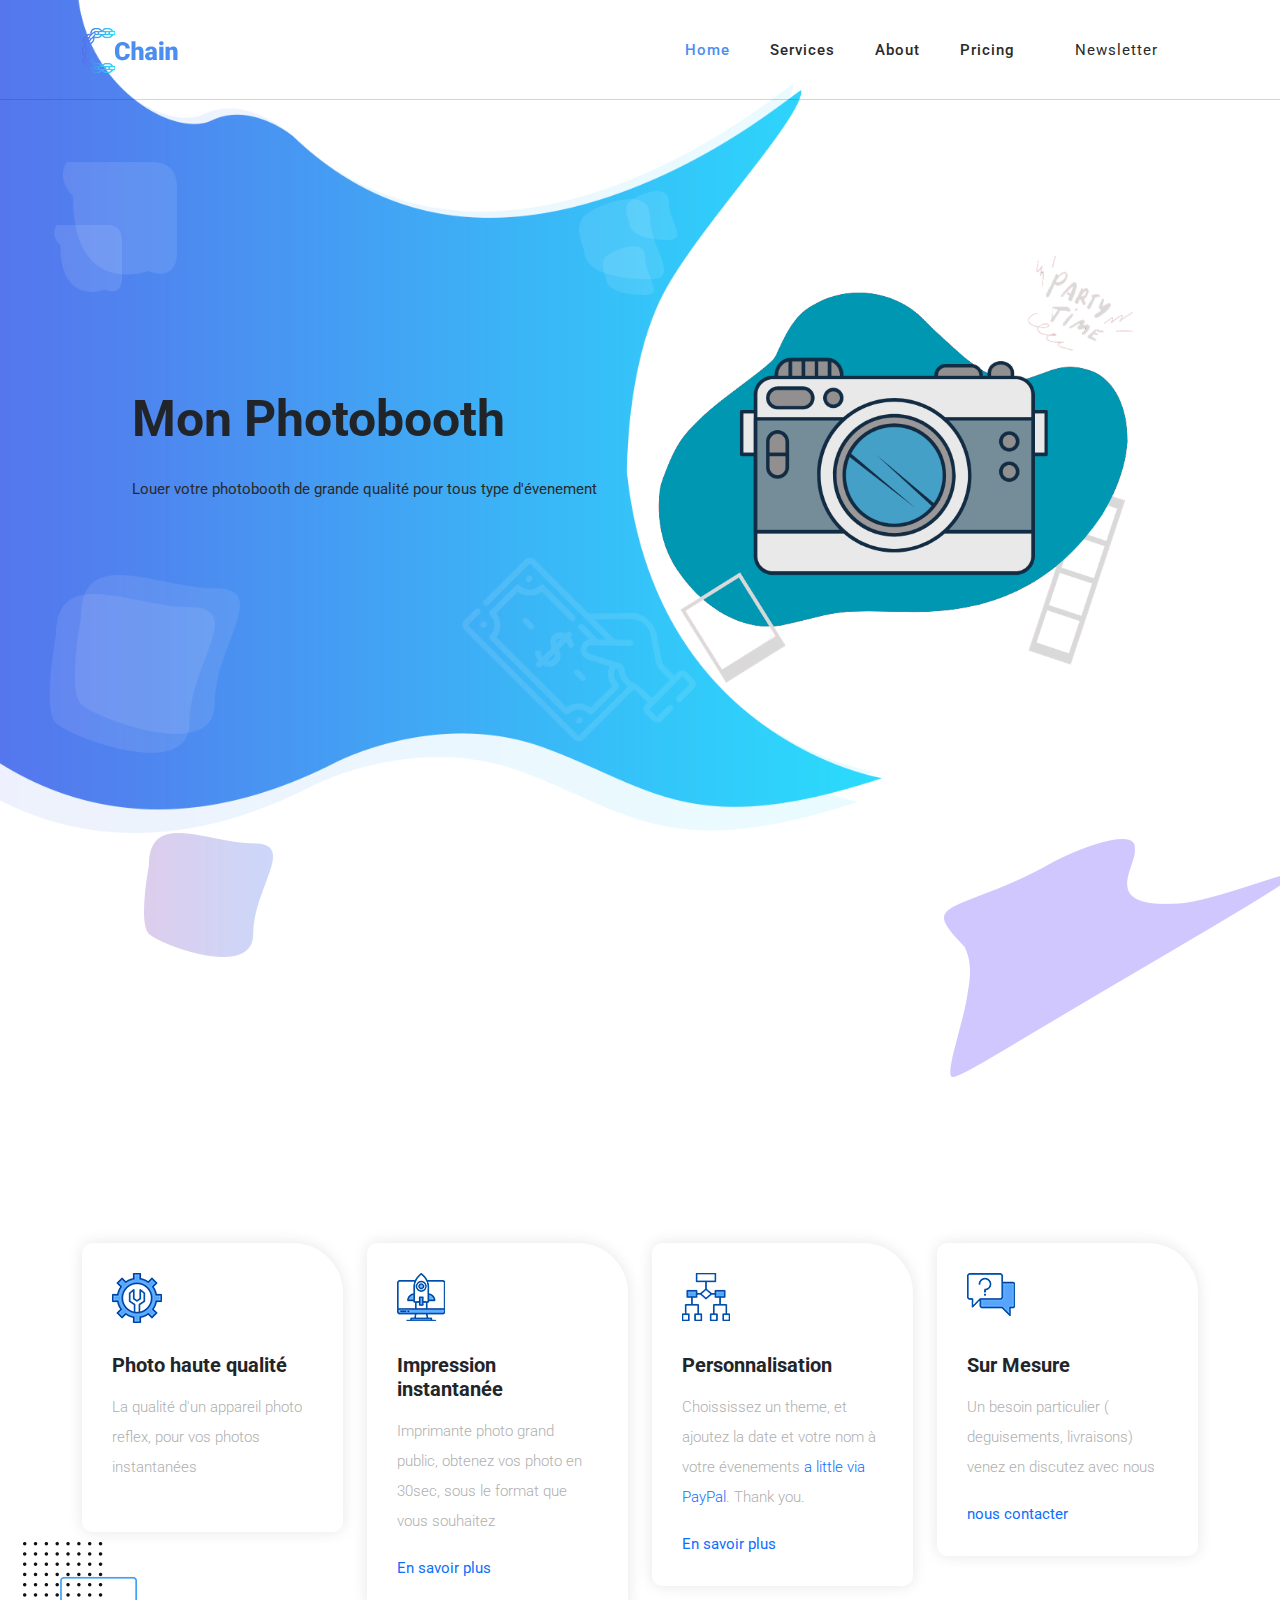
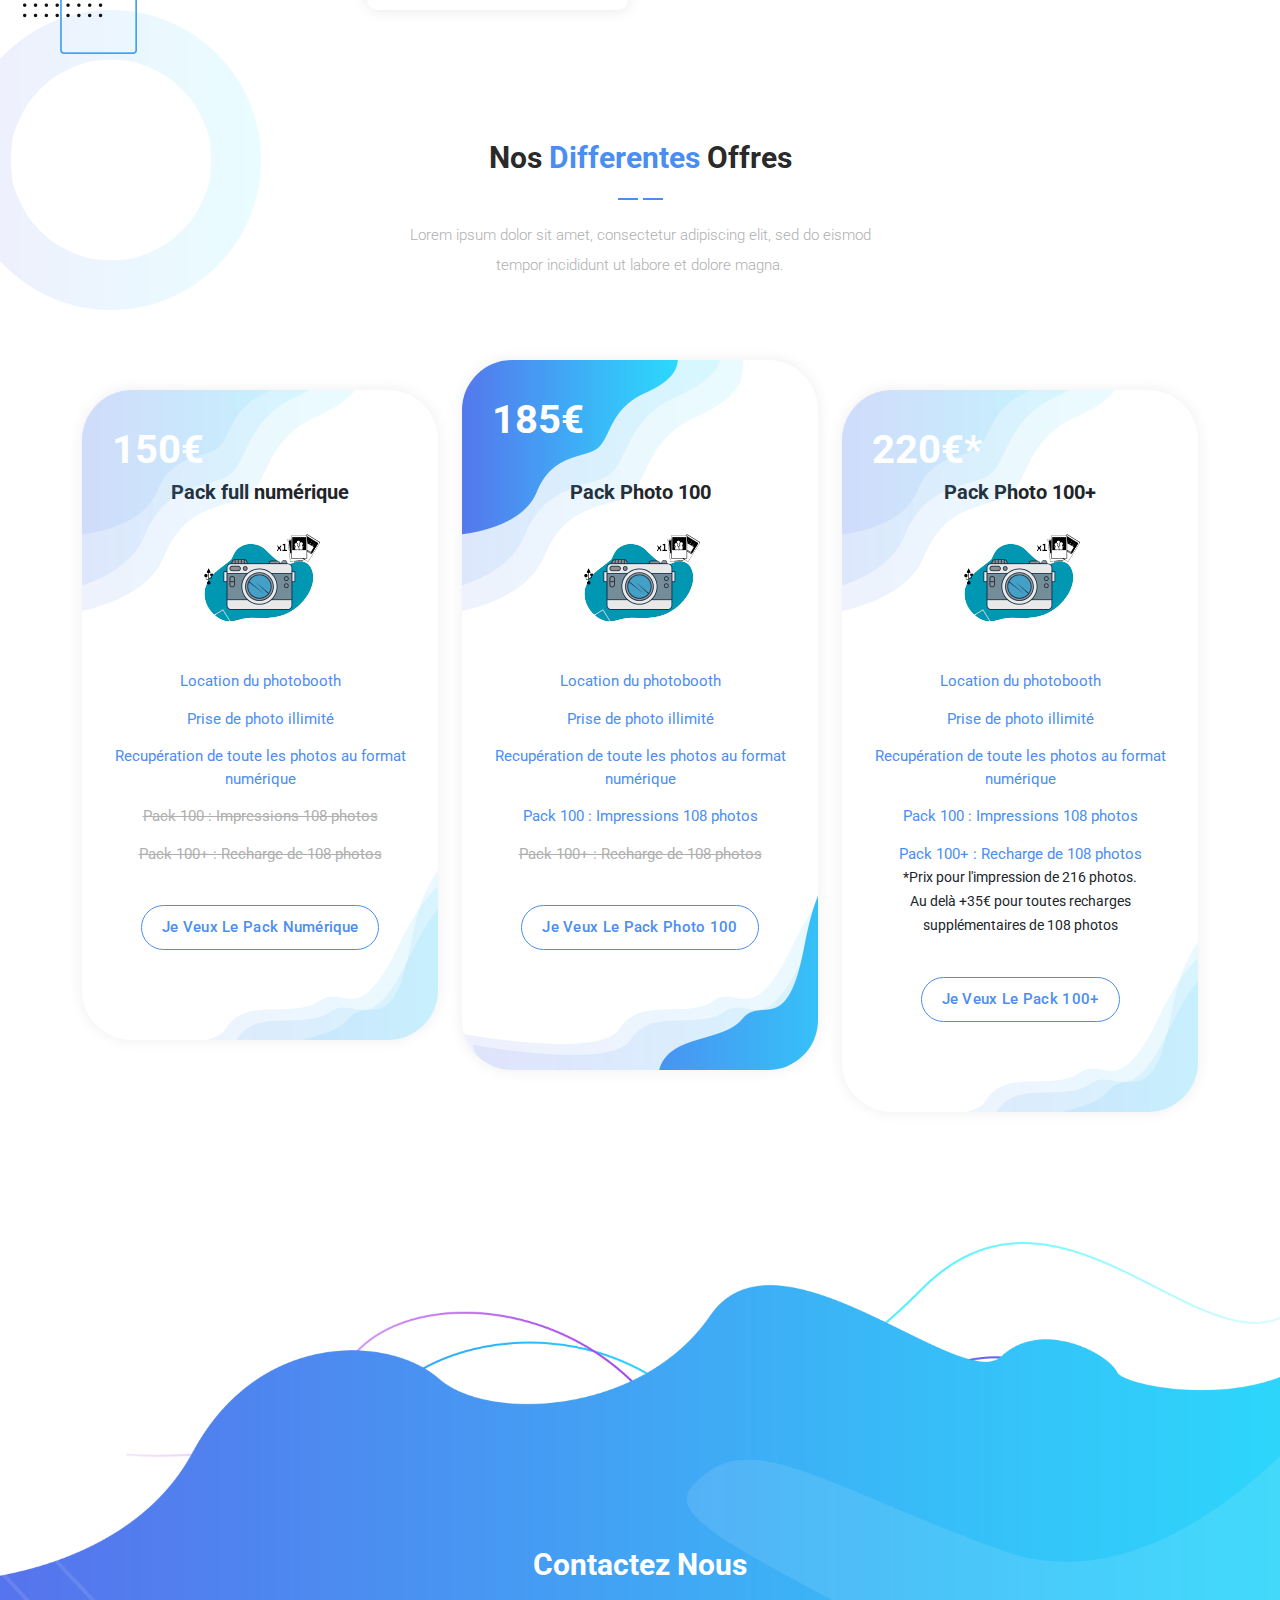
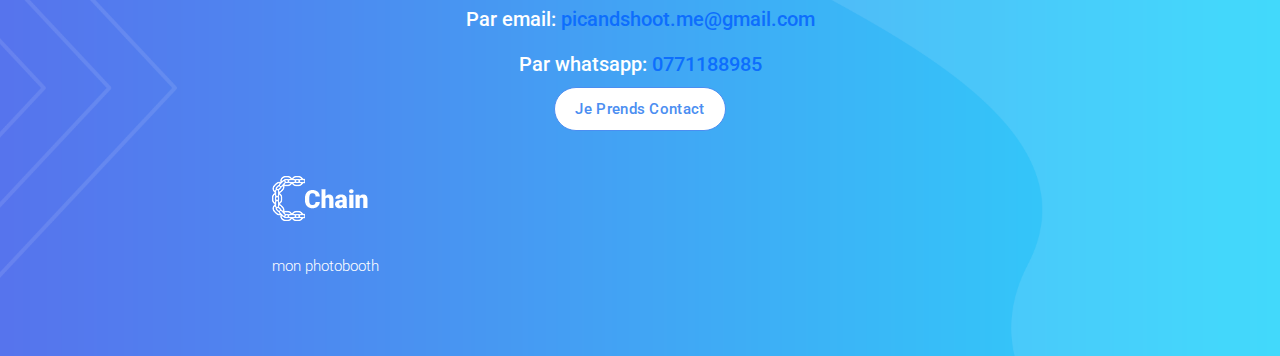
==== commit 48c74885: "Update index.html" ====
--- a/index.html
+++ b/index.html
@@ -281,12 +281,12 @@
         <!-- </div> -->
        
 	   
-        <div class="col-lg-3">
+        <div class="col-lg-8">
           <div class="footer-widget">
             <div class="logo">
-             <center> <img src="assets/images/white-logo.png" alt="">
-            </div>
-            <p>mon photobooth</p></center>
+              <img src="assets/images/white-logo.png" alt="">
+            </div>
+            <p>mon photobooth</p>
           </div>
         </div>
        
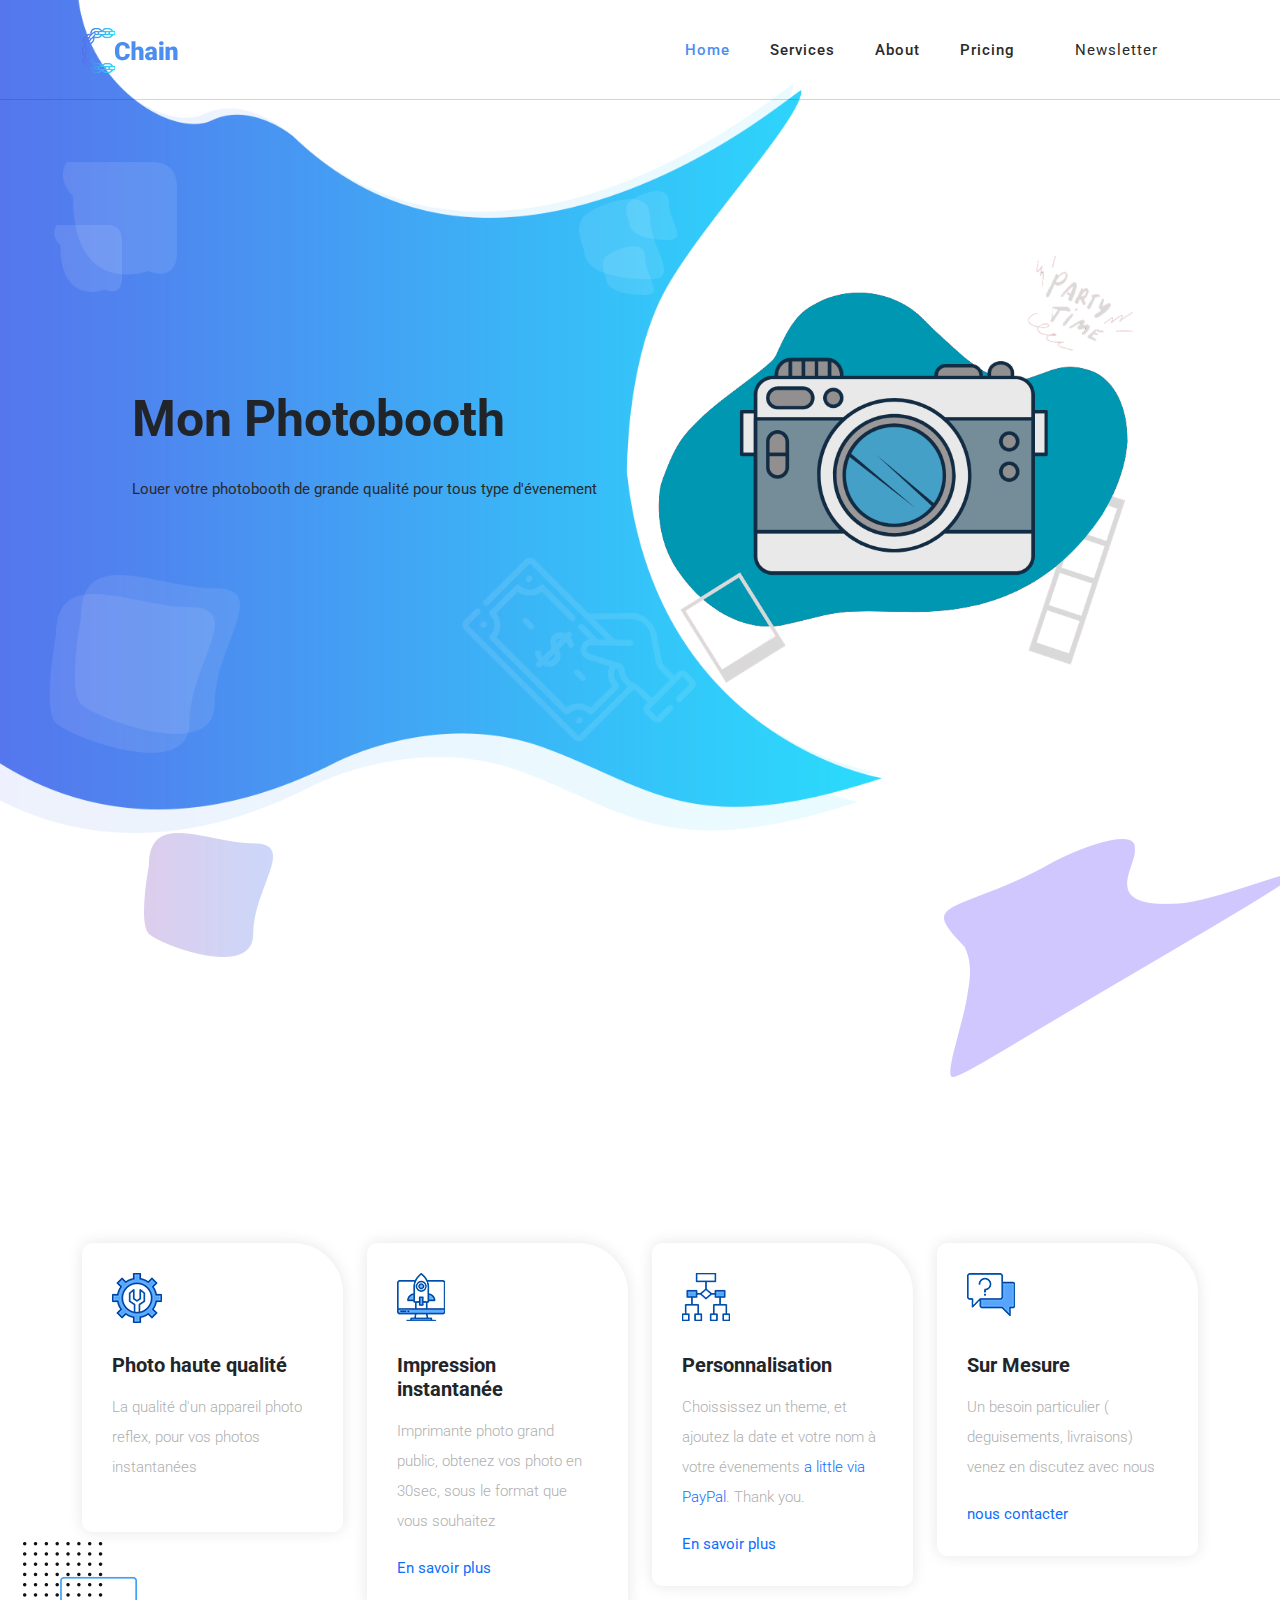
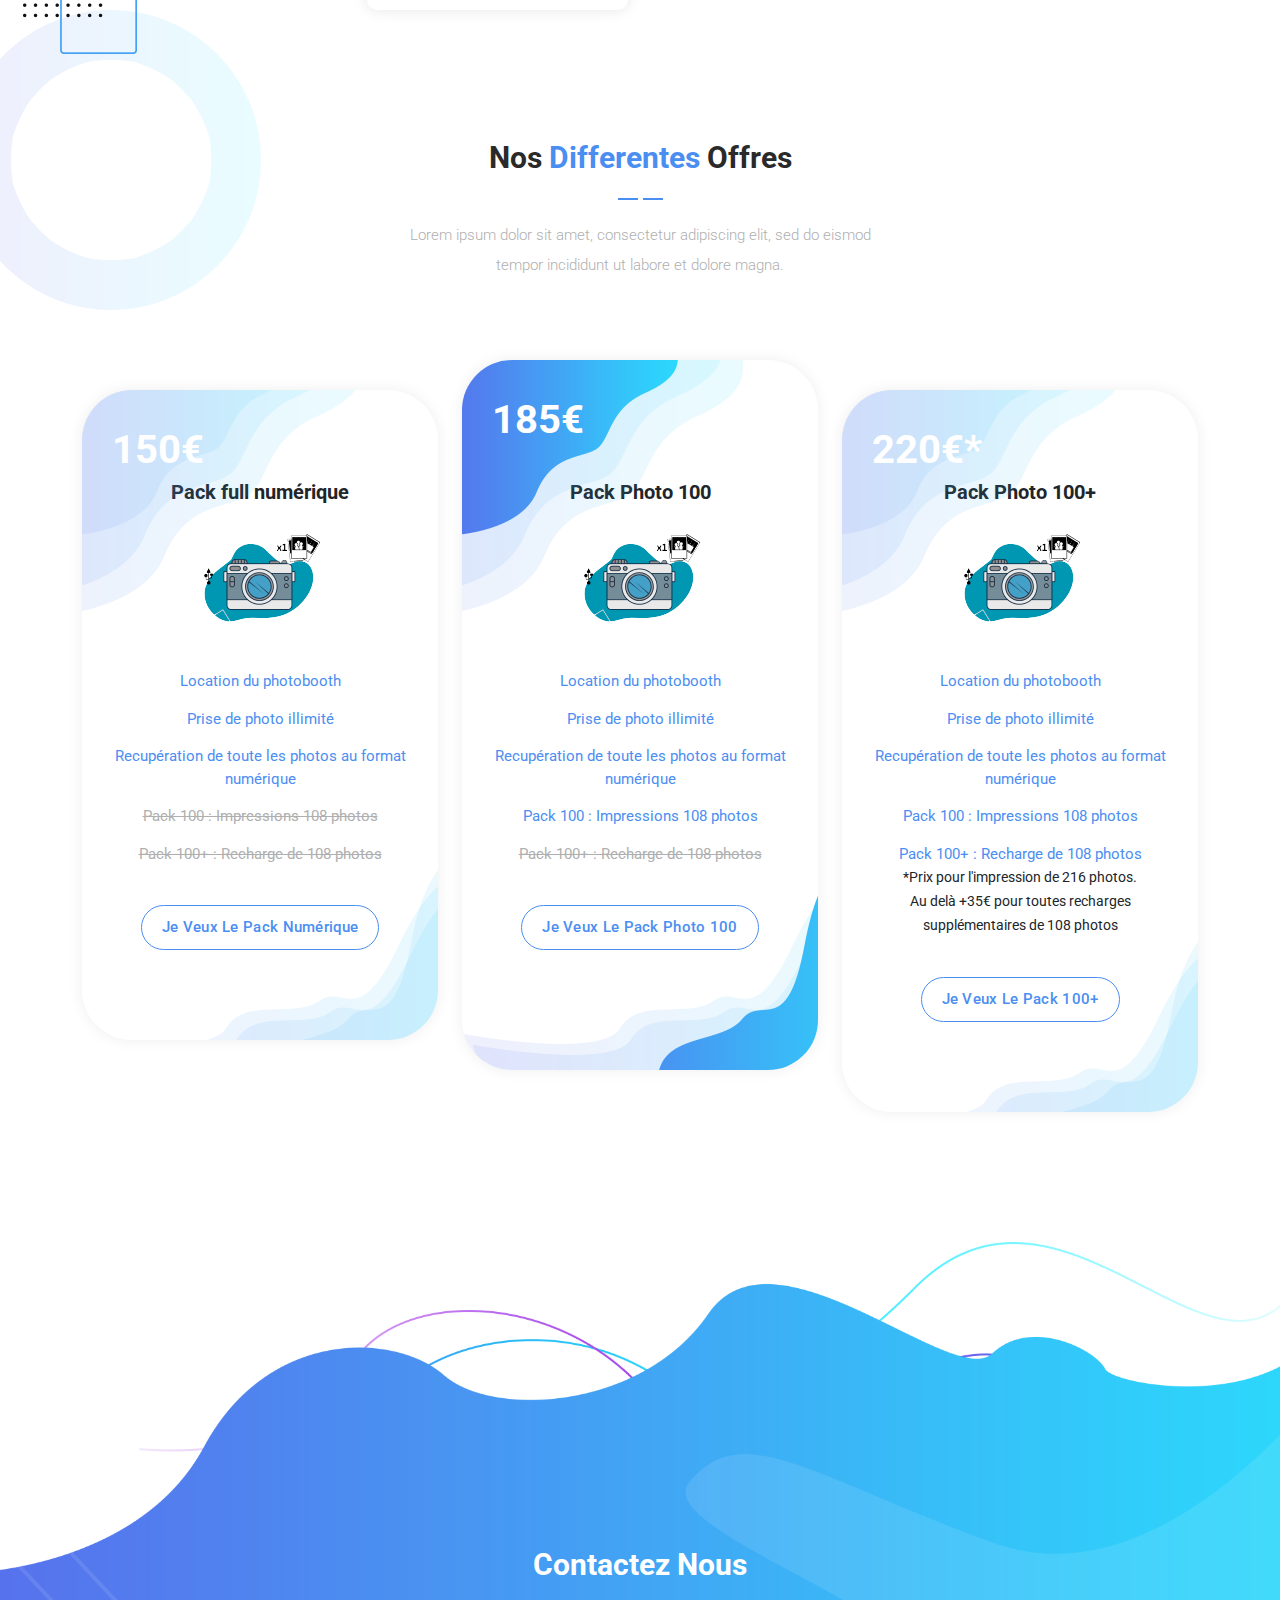
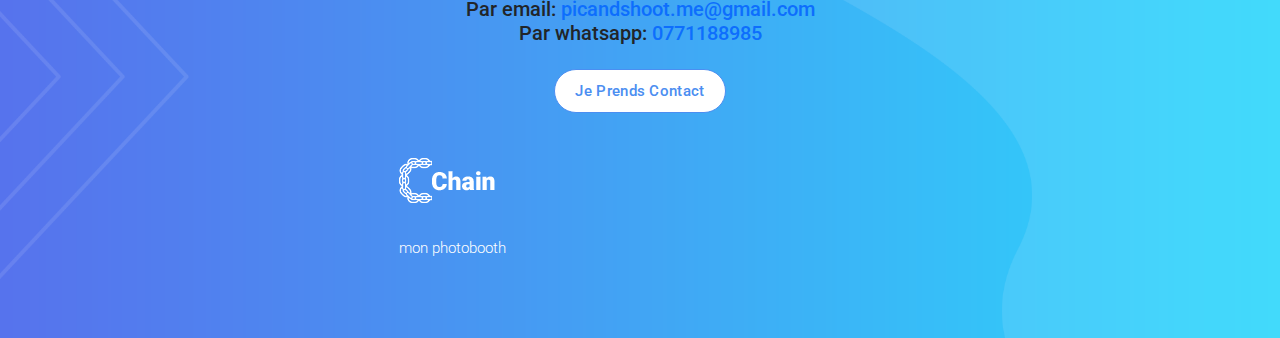
==== commit bfa7ea83: "Update index.html" ====
--- a/index.html
+++ b/index.html
@@ -260,7 +260,7 @@
           <div class="section-heading">
             <h4>contactez nous</h4>
 			 <h5> Par email:  <a href="mailto:picandshoot.me@gmail.com">picandshoot.me@gmail.com</a></h5>
-			<h5> Par whatsapp:  <a href="tel:+33771188985">0771188985</a></h5>
+			<h5> Par whatsapp:  <a href="tel:+33771188985">0771188985</a></h5><br>
 			  <div class="border-button">
               <center><a href="tel:+33771188985">Je prends contact</a></center>
           </div>
@@ -281,7 +281,7 @@
         <!-- </div> -->
        
 	   
-        <div class="col-lg-8">
+        <div class="col-lg-8 offset-lg-2">
           <div class="footer-widget">
             <div class="logo">
               <img src="assets/images/white-logo.png" alt="">
--- a/assets/css/templatemo-chain-app-dev.css
+++ b/assets/css/templatemo-chain-app-dev.css
@@ -1584,11 +1584,16 @@
   margin-bottom: 45px;
 }
 
-footer .section-heading h4,h5 {
+footer .section-heading h4 {
   line-height: 45px;
   color: #fff;
   margin-left: 13%;
   margin-right: 13%;
+  text-align: center;
+}
+/* ------rajout Jérémy h5 center---*/
+
+footer .section-heading h5 {
   text-align: center;
 }
 
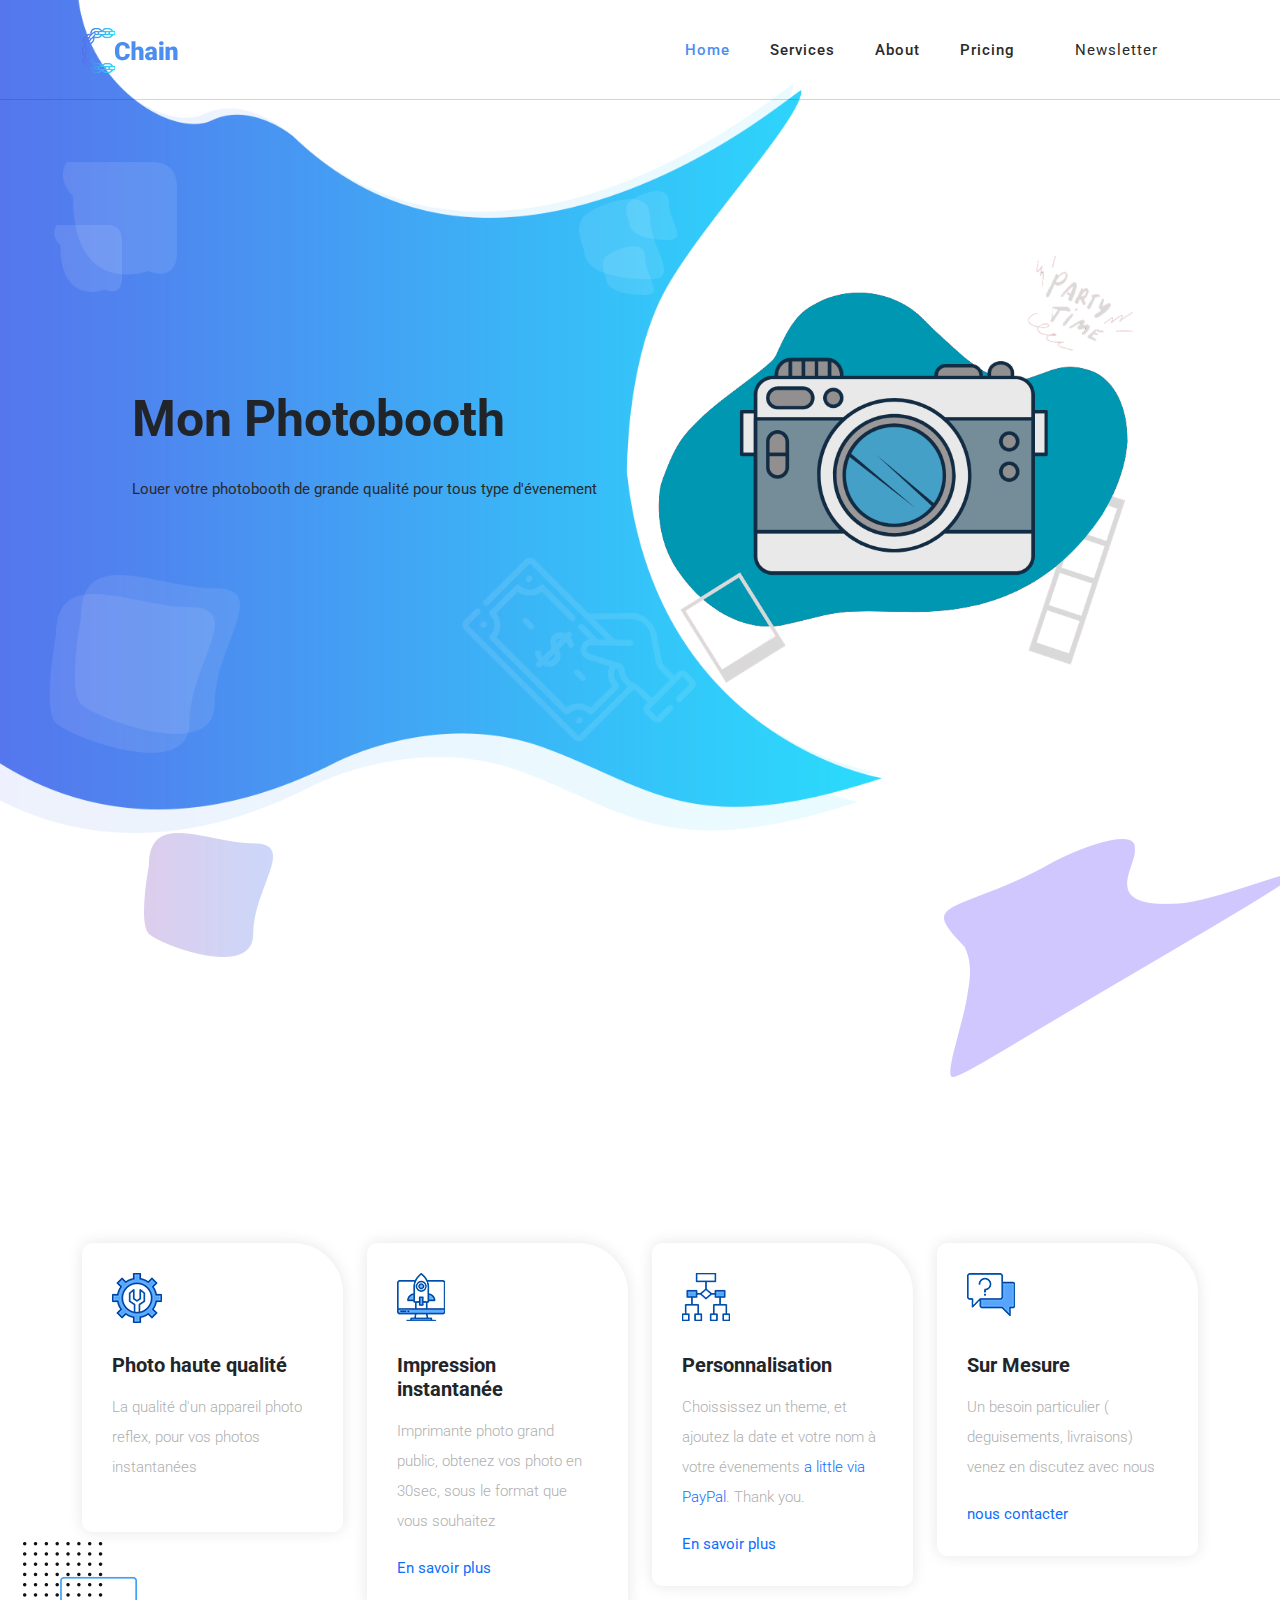
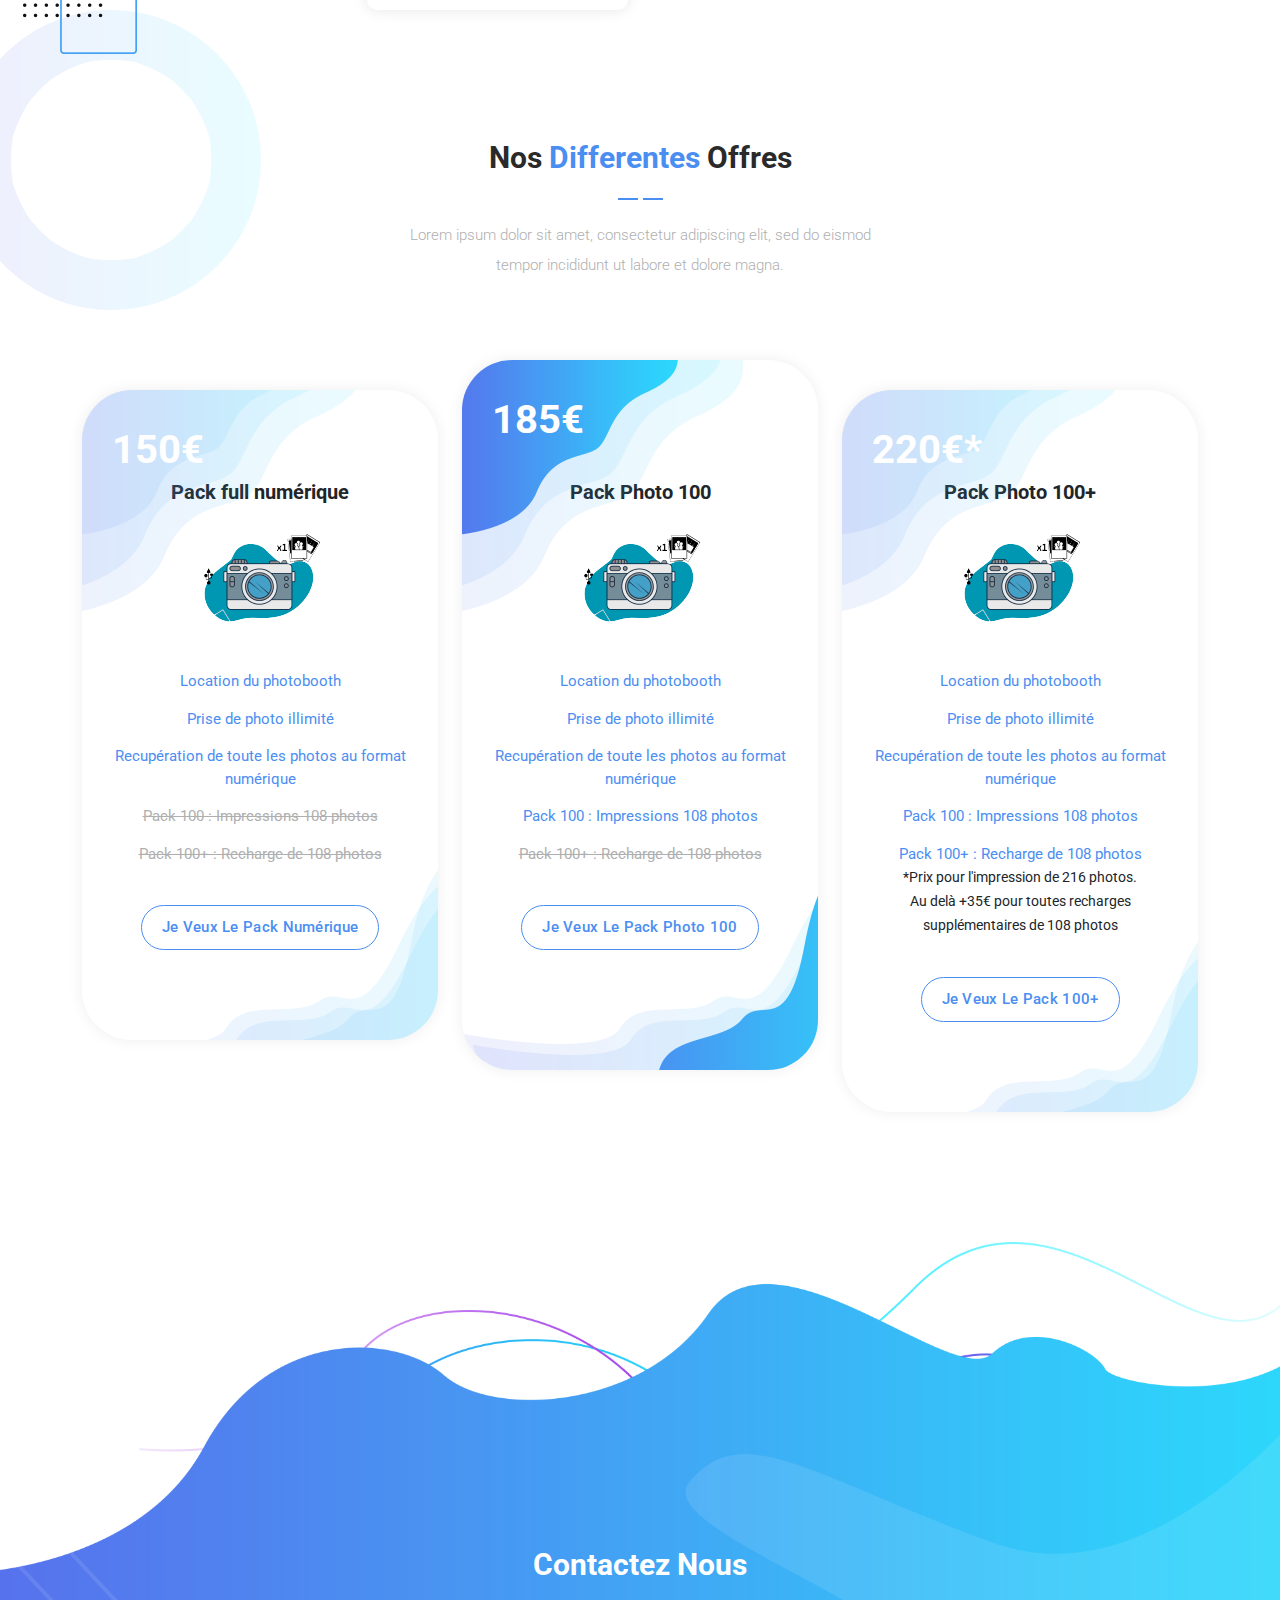
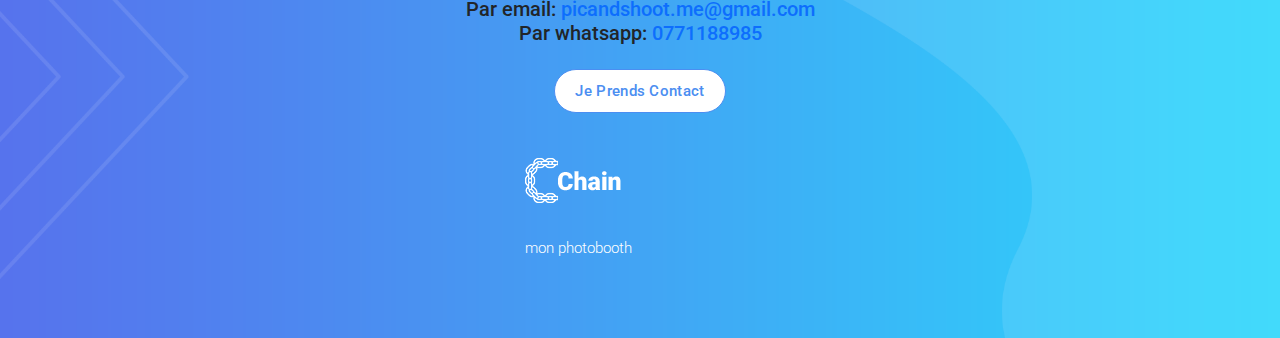
==== commit c0c8588b: "Update index.html" ====
--- a/index.html
+++ b/index.html
@@ -281,7 +281,7 @@
         <!-- </div> -->
        
 	   
-        <div class="col-lg-8 offset-lg-2">
+        <div class="col-lg-4 offset-lg-4">
           <div class="footer-widget">
             <div class="logo">
               <img src="assets/images/white-logo.png" alt="">
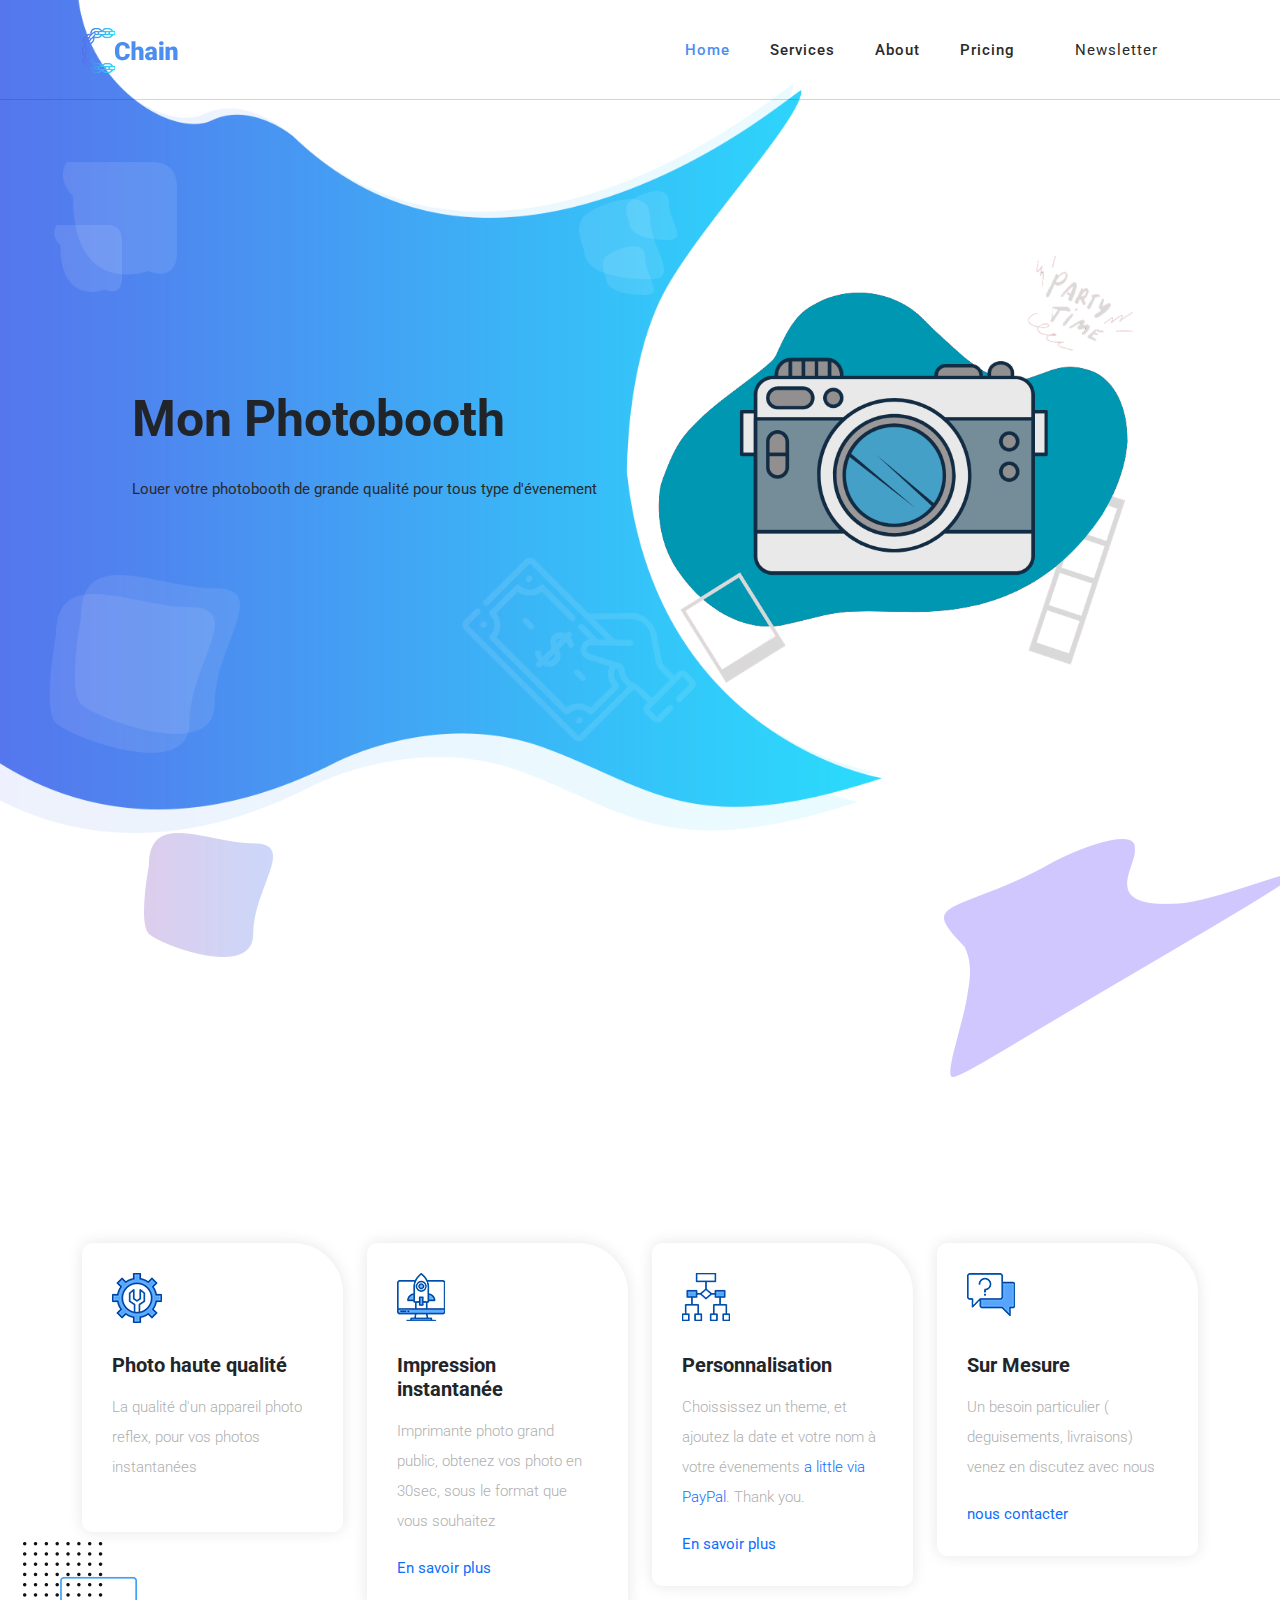
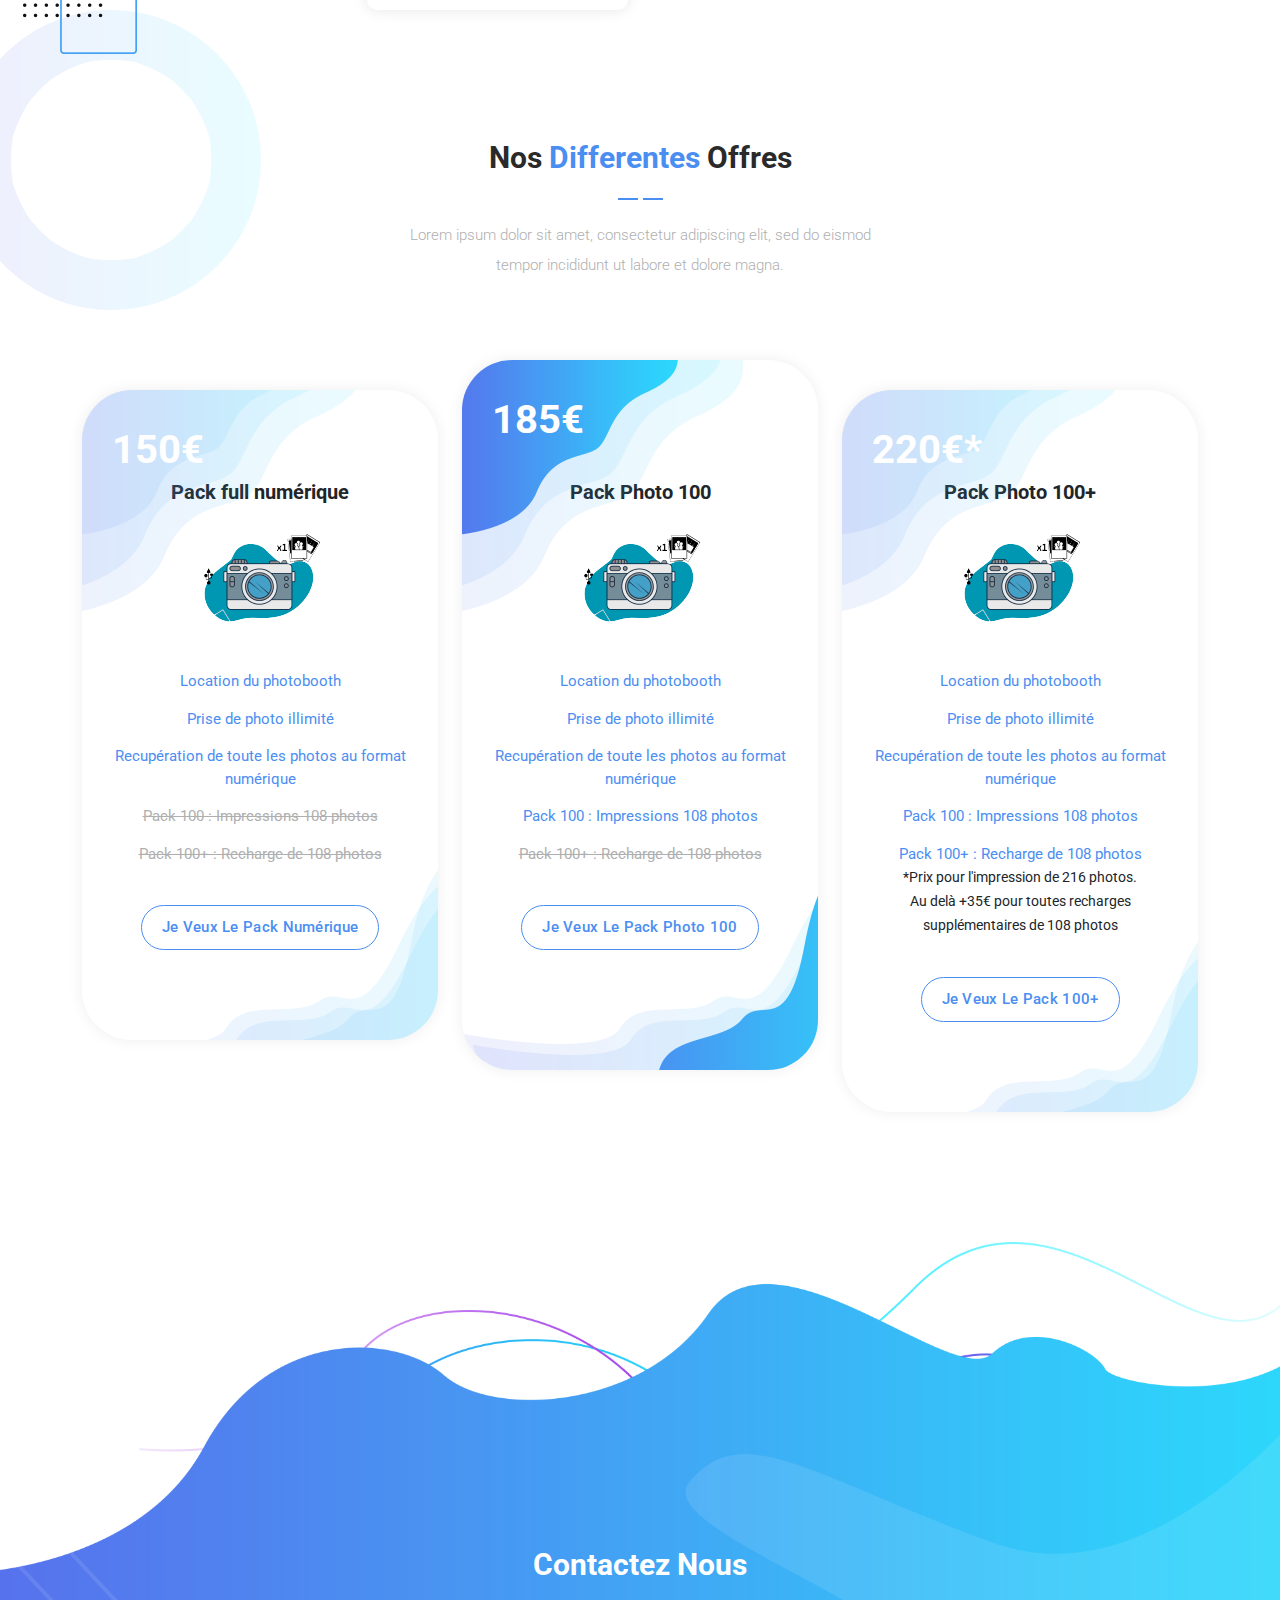
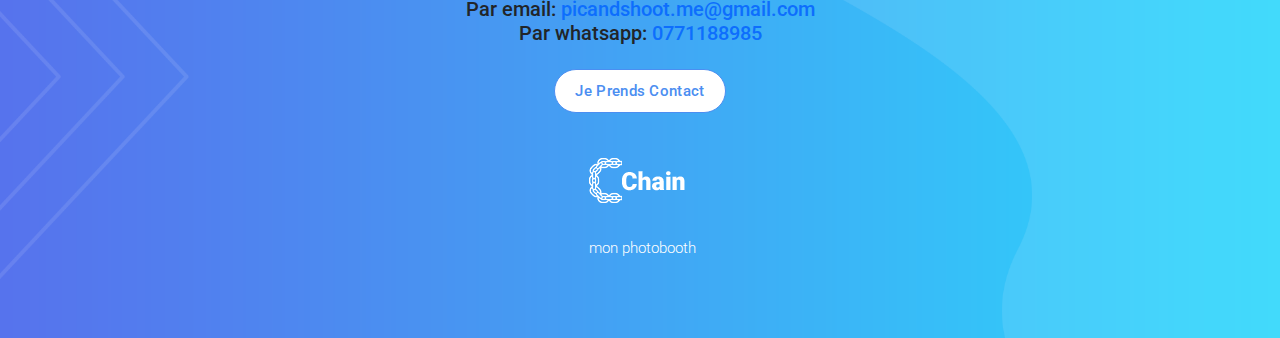
==== commit 391f7693: "Update index.html" ====
--- a/index.html
+++ b/index.html
@@ -281,7 +281,7 @@
         <!-- </div> -->
        
 	   
-        <div class="col-lg-4 offset-lg-4">
+        <div class="col-lg-4 offset-lg-5">
           <div class="footer-widget">
             <div class="logo">
               <img src="assets/images/white-logo.png" alt="">
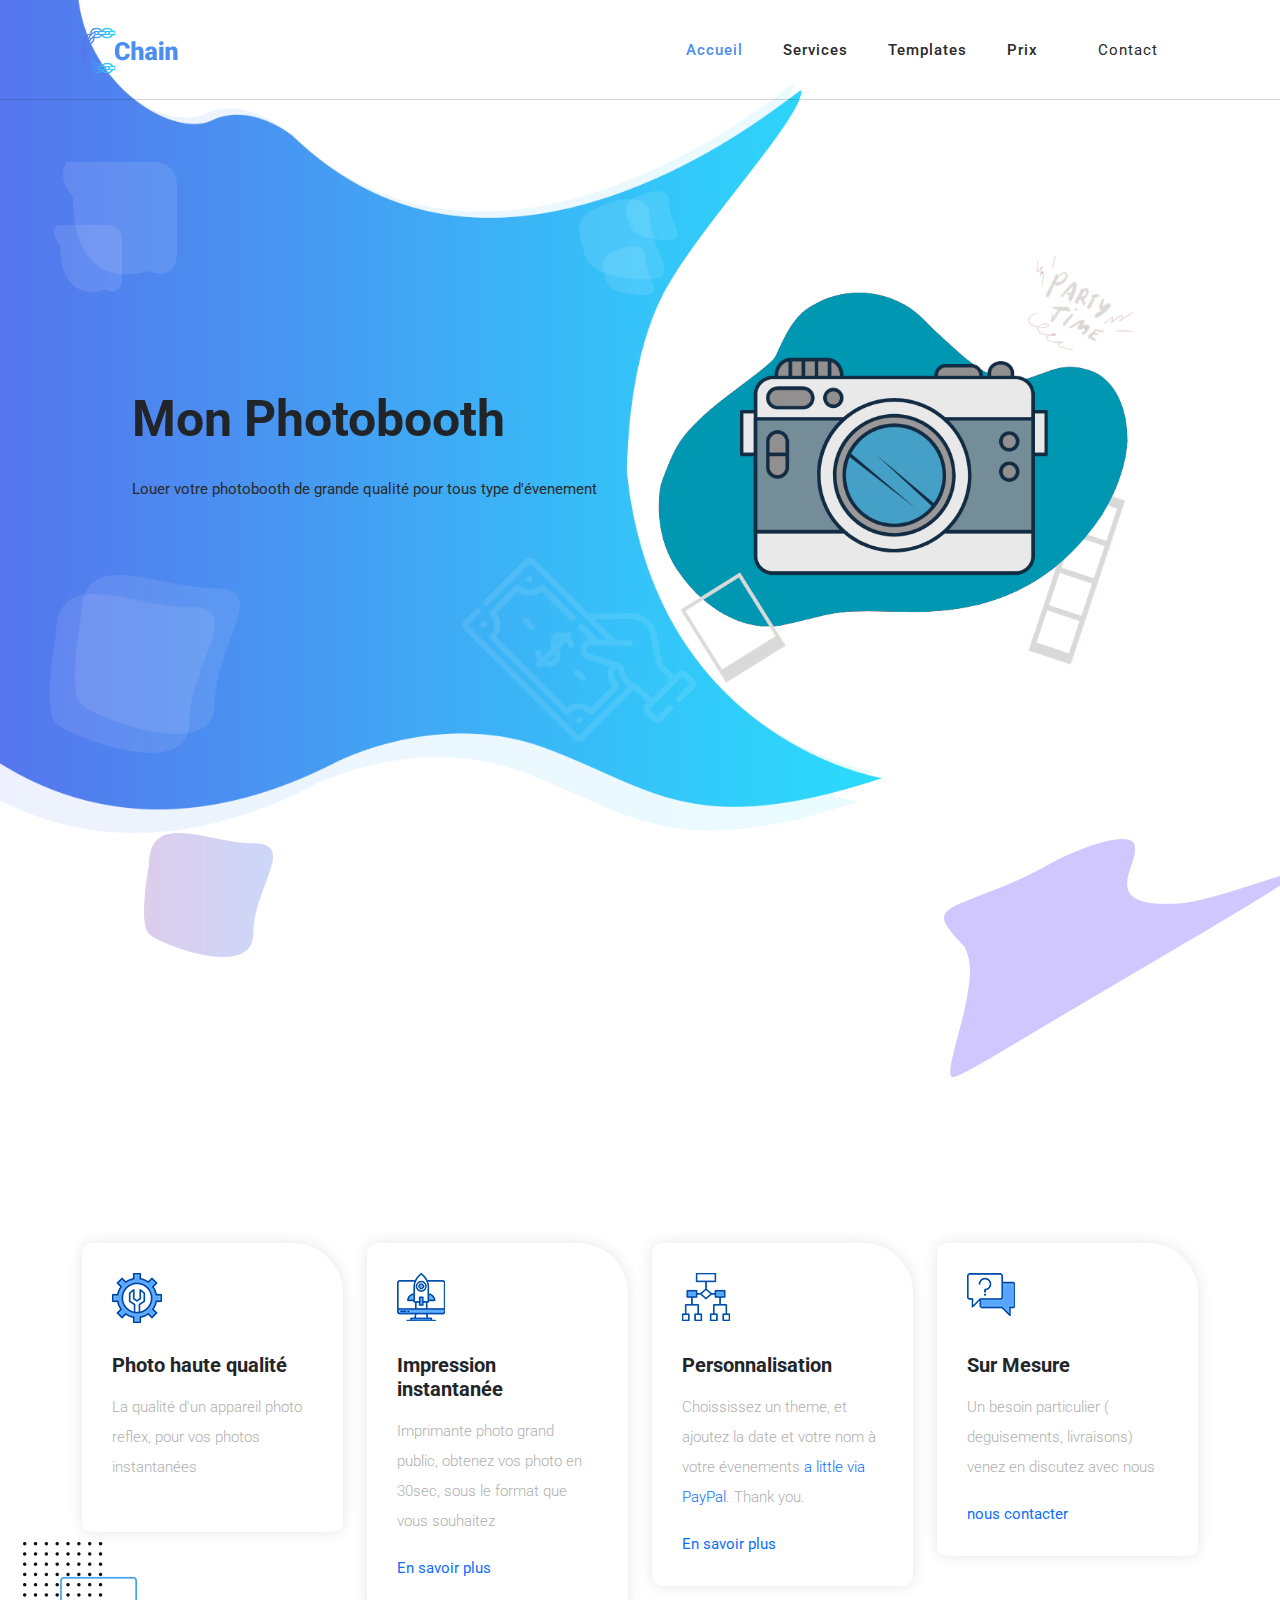
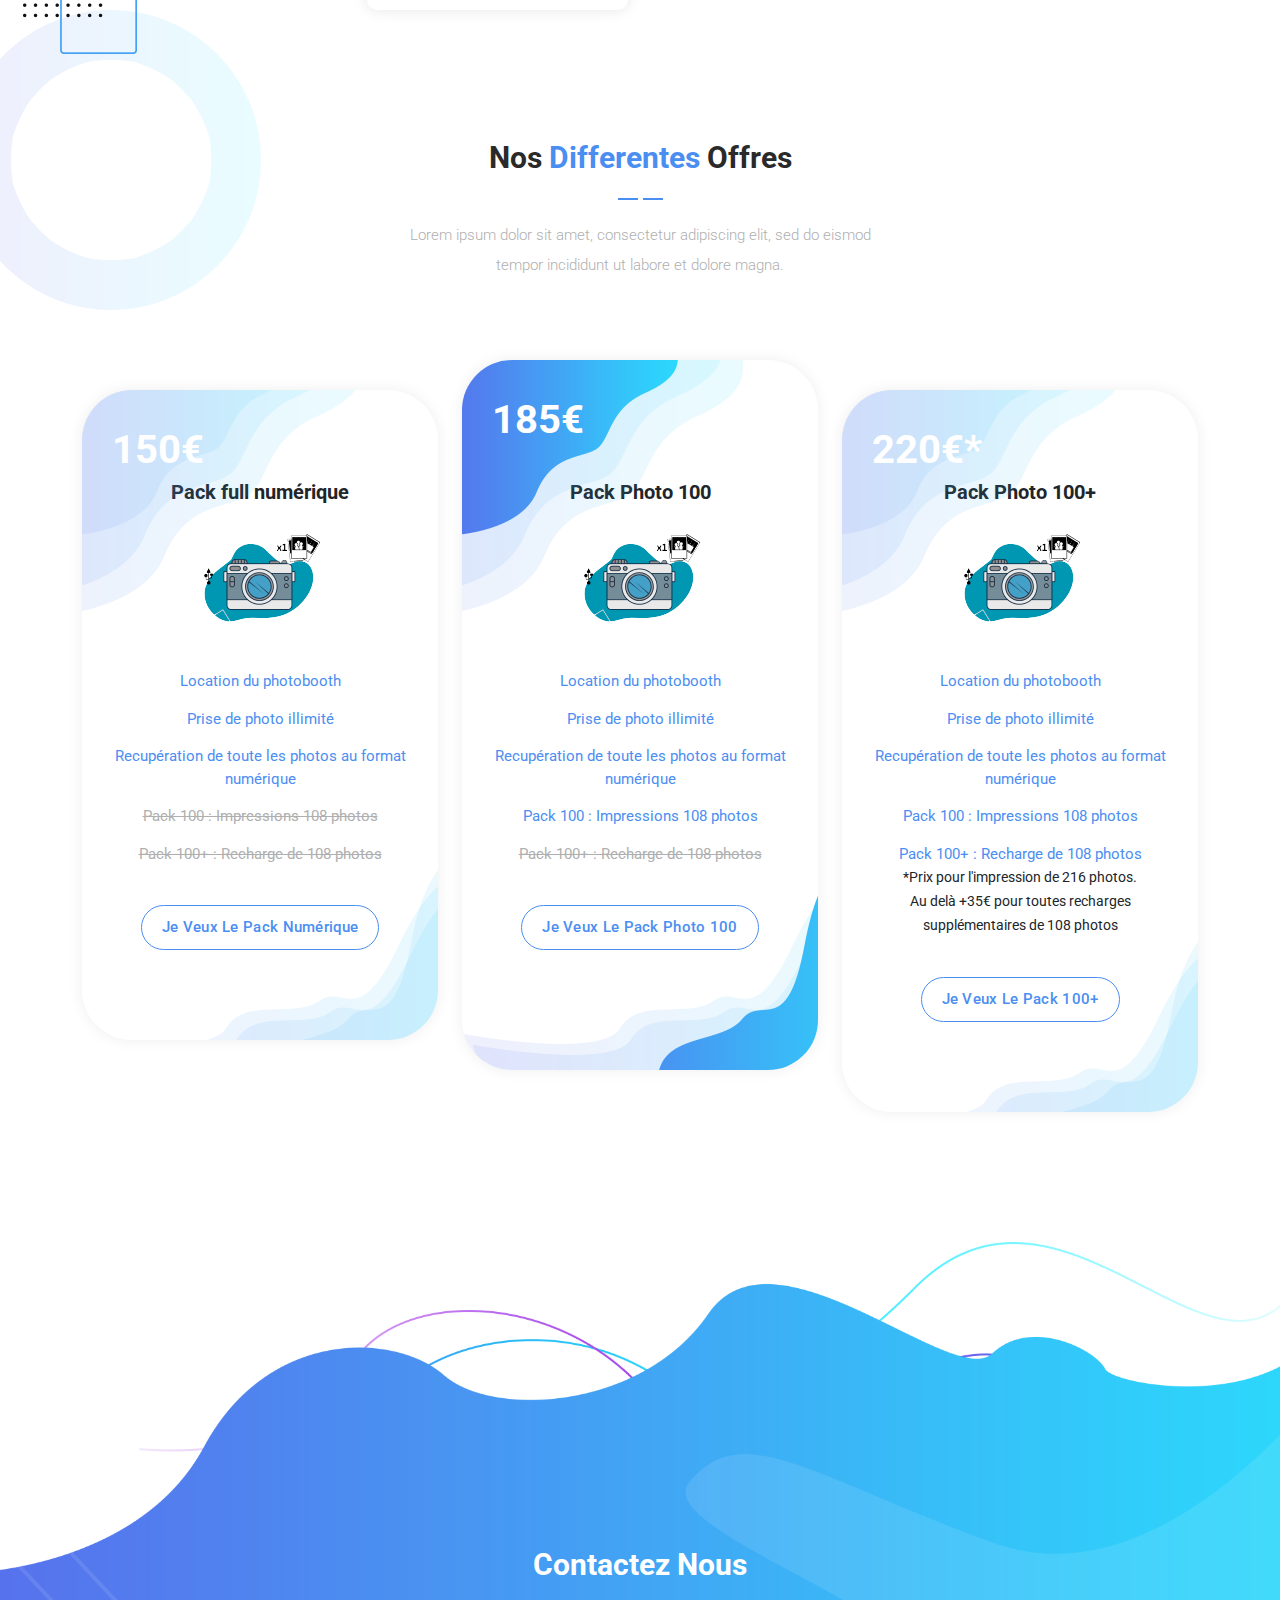
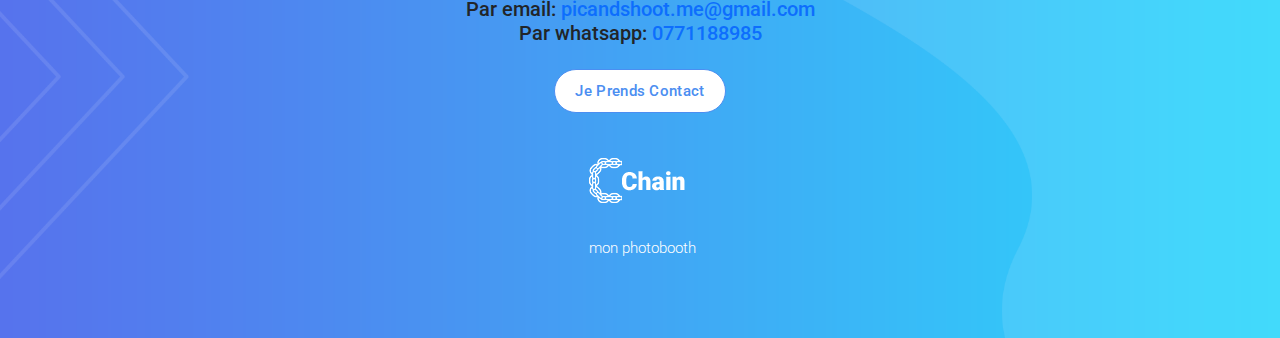
==== commit eeded157: "Update index.html" ====
--- a/index.html
+++ b/index.html
@@ -61,11 +61,11 @@
             <!-- ***** Logo End ***** -->
             <!-- ***** Menu Start ***** -->
             <ul class="nav">
-              <li class="scroll-to-section"><a href="#top" class="active">Home</a></li>
+              <li class="scroll-to-section"><a href="#top" class="active">Accueil</a></li>
               <li class="scroll-to-section"><a href="#services">Services</a></li>
-              <li class="scroll-to-section"><a href="#about">About</a></li>
-              <li class="scroll-to-section"><a href="#pricing">Pricing</a></li>
-              <li class="scroll-to-section"><a href="#newsletter">Newsletter</a></li>
+              <li class="scroll-to-section"><a href="Templates.html">Templates</a></li>
+              <li class="scroll-to-section"><a href="#pricing">Prix</a></li>
+              <li class="scroll-to-section"><a href="#newsletter">Contact</a></li>
               
             </ul>        
             <a class='menu-trigger'>
@@ -160,7 +160,7 @@
             <h4>Personnalisation</h4>
             <p>Choississez un theme, et ajoutez la date et votre nom à votre évenements <a rel="nofollow" href="https://paypal.me/templatemo" target="_blank">a little via PayPal</a>. Thank you.</p>
             <div class="text-button">
-              <a href="#">En savoir plus <i class="fa fa-arrow-right"></i></a>
+              <a href="Template.html">En savoir plus <i class="fa fa-arrow-right"></i></a>
             </div>
           </div>
         </div>
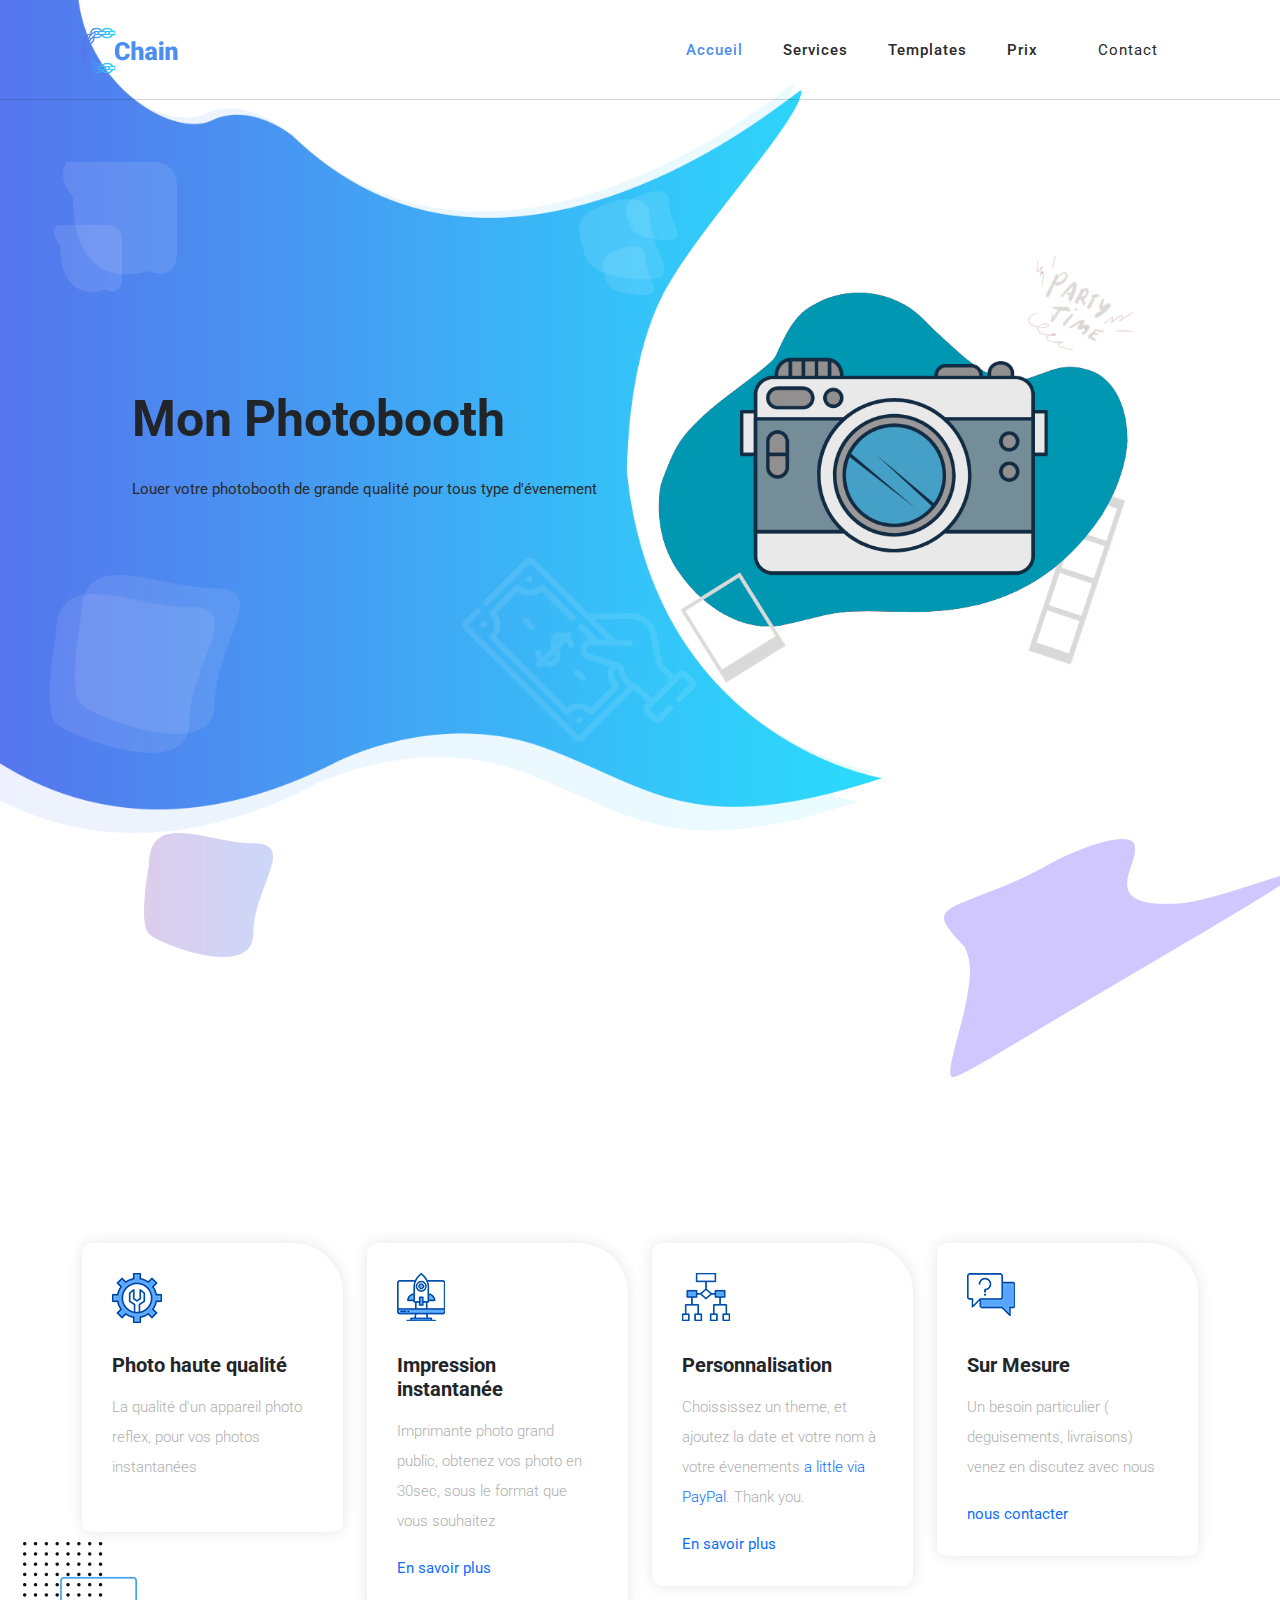
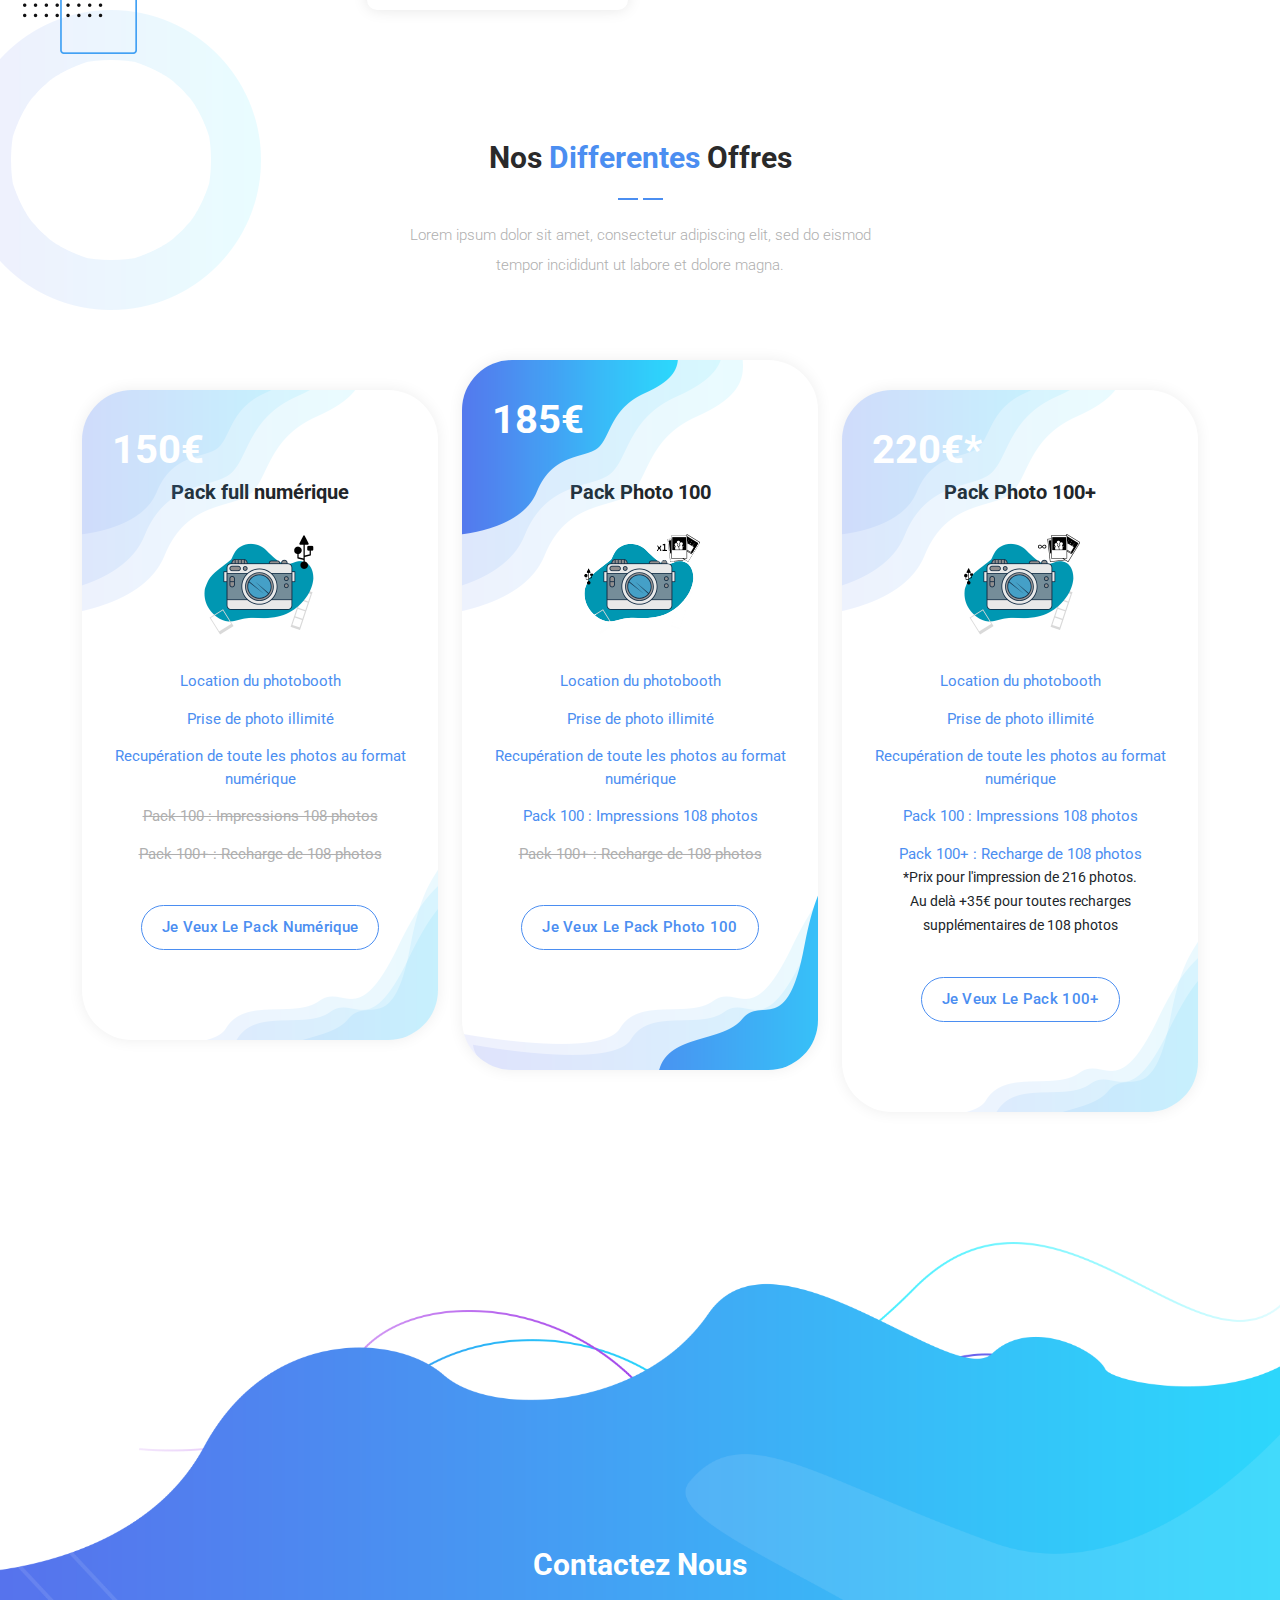
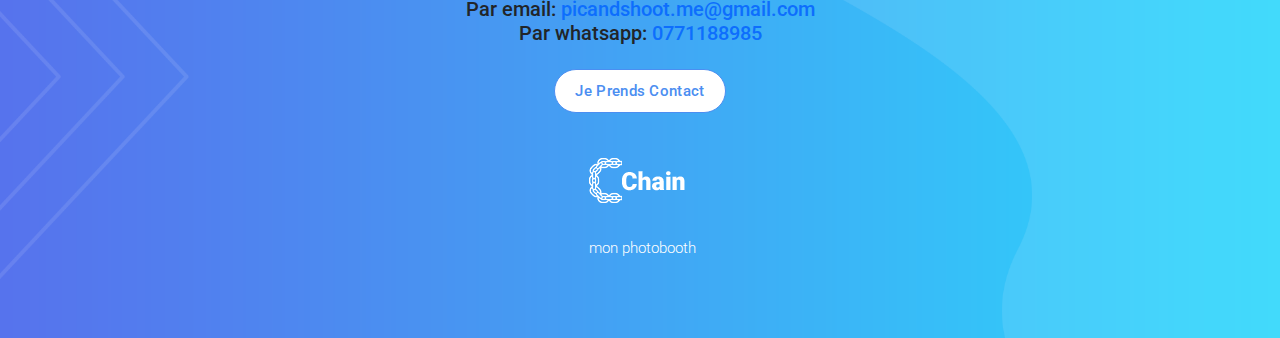
==== commit c38aba4e: "Update index.html" ====
--- a/index.html
+++ b/index.html
@@ -195,7 +195,7 @@
             <span class="price">150€</span>
             <h4>Pack full numérique</h4>
             <div class="icon">
-              <img src="assets/images/pricing-table-01.png" alt="">
+              <img src="assets/images/pricing-table-0.png" alt="">
             </div>
             <ul>
               <li>Location du photobooth</li>
@@ -234,7 +234,7 @@
             <span class="price">220€*</span>
             <h4>Pack Photo 100+</h4>
             <div class="icon">
-              <img src="assets/images/pricing-table-01.png" alt="">
+              <img src="assets/images/pricing-table-02.png" alt="">
             </div>
             <ul>
               <li>Location du photobooth</li>
